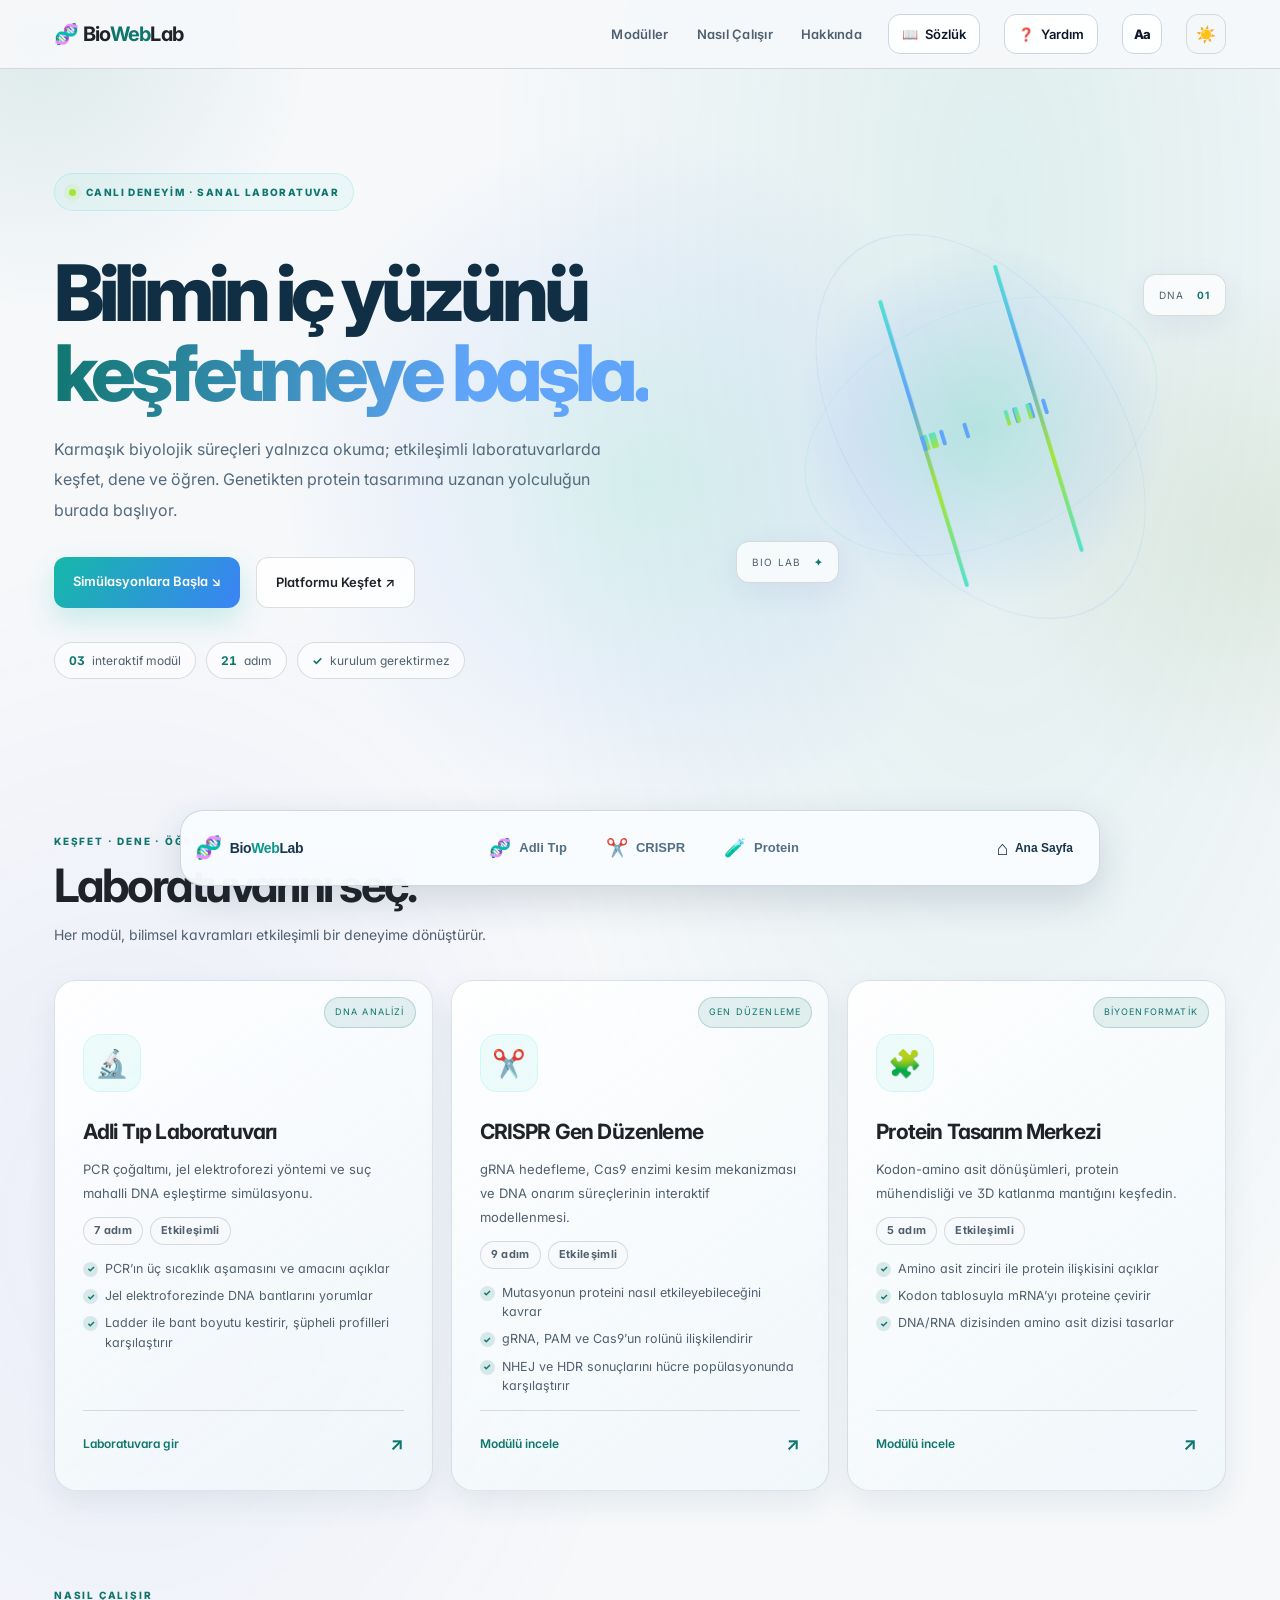
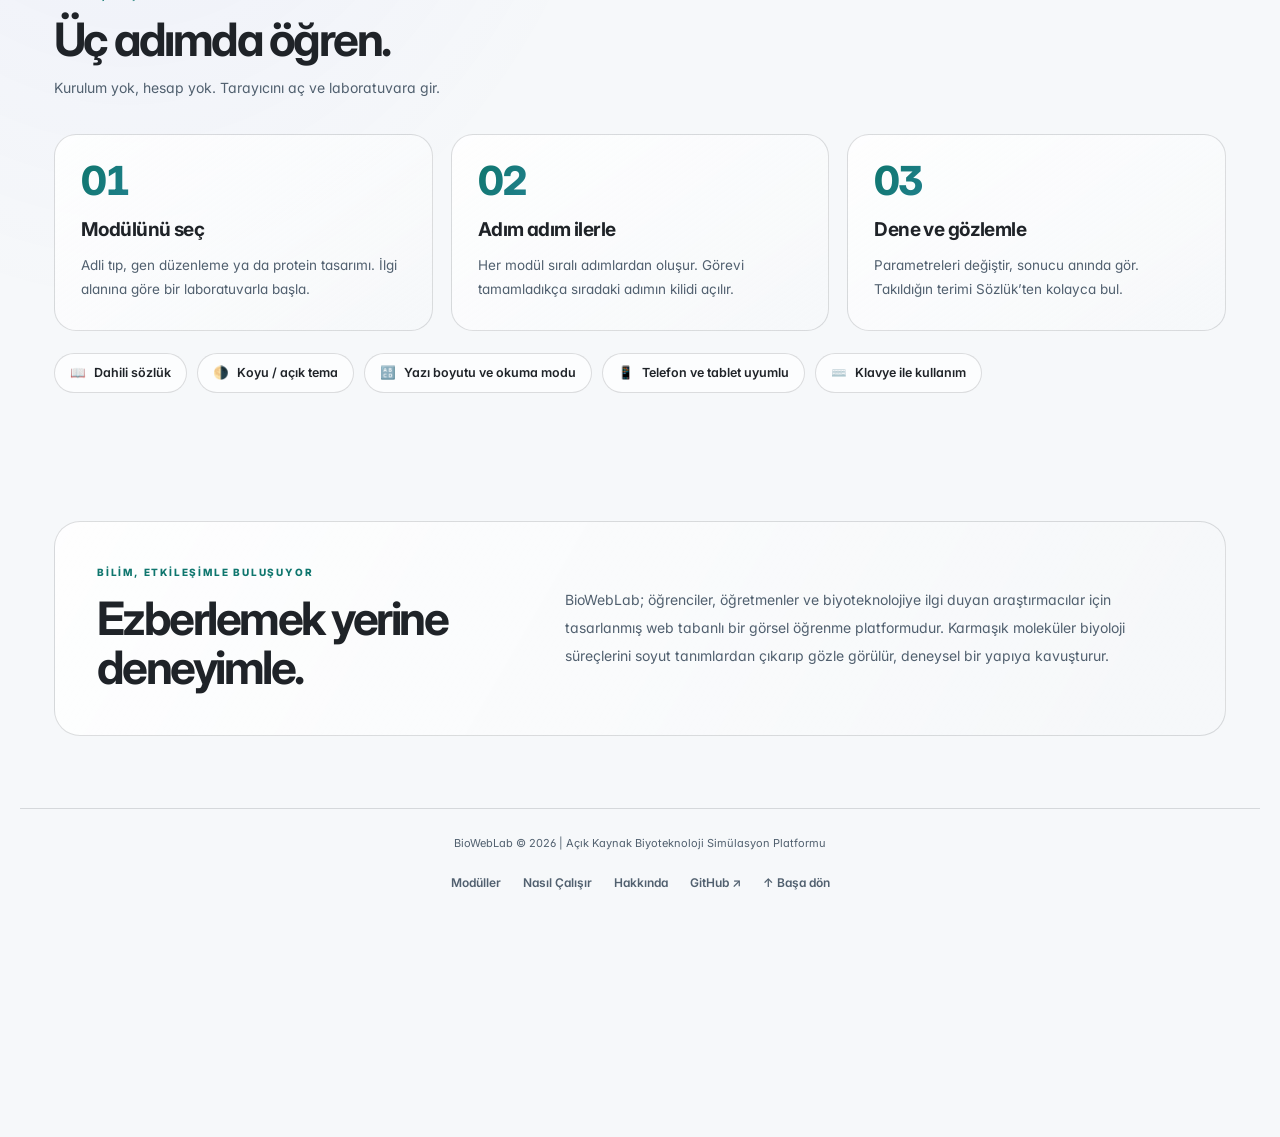
==== index.html @ a26e557b "Add files via upload" ====
<!DOCTYPE html>
<html lang="tr">
<head>
  <meta charset="UTF-8">
  <meta name="viewport" content="width=device-width, initial-scale=1.0">
  <title>BioWebLab | İnteraktif Biyoteknoloji Simülasyonları</title>
  <meta name="description" content="Biyoteknolojiyi ezberlemek yerine deneyimle: PCR ve jel elektroforezi, CRISPR-Cas9 gen düzenleme ve protein tasarımı için etkileşimli sanal laboratuvar simülasyonları.">
  <meta name="theme-color" content="#0d1117">
  <meta property="og:type" content="website">
  <meta property="og:title" content="BioWebLab | İnteraktif Biyoteknoloji Simülasyonları">
  <meta property="og:description" content="Biyoteknolojiyi ezberlemek yerine deneyimle: PCR ve jel elektroforezi, CRISPR-Cas9 gen düzenleme ve protein tasarımı için etkileşimli sanal laboratuvar simülasyonları.">
  <link rel="icon" href="data:image/svg+xml,%3Csvg xmlns='http://www.w3.org/2000/svg' viewBox='0 0 100 100'%3E%3Ctext y='.9em' font-size='90'%3E🧬%3C/text%3E%3C/svg%3E">
  <link rel="stylesheet" href="style.css?v=3">
  <link rel="preconnect" href="https://fonts.googleapis.com">
  <link rel="preconnect" href="https://fonts.gstatic.com" crossorigin>
  <link href="https://fonts.googleapis.com/css2?family=Inter:wght@300;400;600;700&display=swap" rel="stylesheet">
  <link rel="stylesheet" href="pages/modules-nav.css?v=3">
  <link rel="stylesheet" href="pages/ui-tools.css?v=3">
  </head>
<body id="top">

  <!-- Arka Plan Dinamik DNA / Ağ Efekti Süslemesi -->
  <div class="bg-glow bg-glow-1"></div>
  <div class="bg-glow bg-glow-2"></div>

  <!-- Üst Menü / Navbar -->
  <header>
    <nav class="navbar">
      <div class="logo">
        <span class="logo-icon">🧬</span> Bio<span class="highlight">Web</span>Lab
      </div>
      <div class="nav-links">
        <a href="#modules">Modüller</a>
        <a href="#how">Nasıl Çalışır</a>
                <a href="#about">Hakkında</a>
        <button
  id="theme-toggle"
  class="theme-btn"
  type="button"
  aria-label="Açık temaya geç"
  aria-pressed="false"
  title="Açık temaya geç"
>
  🌙
</button>
      </div>
    </nav>

    <!-- Hero Bölümü -->
    <section class="hero hero-showcase">
      <div class="hero-orbit orbit-one" aria-hidden="true"></div>
      <div class="hero-orbit orbit-two" aria-hidden="true"></div>
      <div class="hero-copy">
        <div class="badge"><span class="status-pulse"></span> CANLI DENEYİM · SANAL LABORATUVAR</div>
        <h1>Bilimin iç yüzünü<br><span>keşfetmeye başla.</span></h1>
        <p>Karmaşık biyolojik süreçleri yalnızca okuma; etkileşimli laboratuvarlarda keşfet, dene ve öğren. Genetikten protein tasarımına uzanan yolculuğun burada başlıyor.</p>
        <div class="hero-actions">
          <a href="#modules" class="btn primary-btn">Simülasyonlara Başla <span aria-hidden="true">↘</span></a>
          <a href="#about" class="btn secondary-btn">Platformu Keşfet <span aria-hidden="true">↗</span></a>
        </div>
        <div class="hero-proof"><span><b>03</b> interaktif modül</span><span><b>21</b> adım</span><span><b>✓</b> kurulum gerektirmez</span></div>
      </div>
      <div class="hero-visual" aria-label="Soyut DNA sarmalı animasyonu" role="img">
        <div class="visual-ring ring-a"></div><div class="visual-ring ring-b"></div>
        <div class="dna-helix"><i></i><i></i><i></i><i></i><i></i><i></i><i></i><i></i><i></i><i></i><i></i><i></i></div>
        <div class="floating-chip chip-top">DNA <b>01</b></div>
        <div class="floating-chip chip-bottom">BIO LAB <b>✦</b></div>
      </div>
    </section>
  </header>

  <main>
    <!-- Modüller Bölümü -->
    <section id="modules" class="modules-section">
      <div class="section-title">
        <span class="section-kicker">KEŞFET · DENE · ÖĞREN</span><h2>Laboratuvarını seç.</h2>
        <p>Her modül, bilimsel kavramları etkileşimli bir deneyime dönüştürür.</p>
      </div>

      <div class="grid-container">

        <!-- Modül 1: Adli Tıp -->
        <a href="pages/adli-tip.html" class="module-card" data-module="adli-tip">
          <div class="card-badge">DNA Analizi</div>
          <div class="card-icon">🔬</div>
          <h3>Adli Tıp Laboratuvarı</h3>
          <p>
            PCR çoğaltımı, jel elektroforezi yöntemi ve suç mahalli DNA eşleştirme simülasyonu.
          </p>
          <div class="card-meta"><span class="meta-chip">7 adım</span><span class="meta-chip">Etkileşimli</span></div>
          <ul class="card-outcomes" aria-label="Kazanımlar"><li>PCR’ın üç sıcaklık aşamasını ve amacını açıklar</li><li>Jel elektroforezinde DNA bantlarını yorumlar</li><li>Ladder ile bant boyutu kestirir, şüpheli profilleri karşılaştırır</li></ul>
          <div class="card-progress" hidden><div class="card-progress-bar"><i></i></div><span></span></div>
          <span class="card-link">Laboratuvara gir <b aria-hidden="true">↗</b></span>
        </a>

        <!-- Modül 2: CRISPR -->
        <a href="pages/crispr.html" class="module-card" data-module="crispr">
          <div class="card-badge">Gen Düzenleme</div>
          <div class="card-icon">✂️</div>
          <h3>CRISPR Gen Düzenleme</h3>
          <p>
            gRNA hedefleme, Cas9 enzimi kesim mekanizması ve DNA onarım süreçlerinin interaktif modellenmesi.
          </p>
          <div class="card-meta"><span class="meta-chip">9 adım</span><span class="meta-chip">Etkileşimli</span></div>
          <ul class="card-outcomes" aria-label="Kazanımlar"><li>Mutasyonun proteini nasıl etkileyebileceğini kavrar</li><li>gRNA, PAM ve Cas9’un rolünü ilişkilendirir</li><li>NHEJ ve HDR sonuçlarını hücre popülasyonunda karşılaştırır</li></ul>
          <div class="card-progress" hidden><div class="card-progress-bar"><i></i></div><span></span></div>
          <span class="card-link">Modülü incele <b aria-hidden="true">↗</b></span>
        </a>

        <!-- Modül 3: Protein Tasarımı -->
        <a href="pages/protein.html" class="module-card" data-module="protein">
          <div class="card-badge">Biyoenformatik</div>
          <div class="card-icon">🧩</div>
          <h3>Protein Tasarım Merkezi</h3>
          <p>
            Kodon-amino asit dönüşümleri, protein mühendisliği ve 3D katlanma mantığını keşfedin.
          </p>
          <div class="card-meta"><span class="meta-chip">5 adım</span><span class="meta-chip">Etkileşimli</span></div>
          <ul class="card-outcomes" aria-label="Kazanımlar"><li>Amino asit zinciri ile protein ilişkisini açıklar</li><li>Kodon tablosuyla mRNA’yı proteine çevirir</li><li>DNA/RNA dizisinden amino asit dizisi tasarlar</li></ul>
          <div class="card-progress" hidden><div class="card-progress-bar"><i></i></div><span></span></div>
          <span class="card-link">Modülü incele <b aria-hidden="true">↗</b></span>
        </a>

      </div>
    </section>

    <!-- Nasıl Çalışır -->
    <section id="how" class="how-section">
      <div class="section-title">
        <span class="section-kicker">NASIL ÇALIŞIR</span><h2>Üç adımda öğren.</h2>
        <p>Kurulum yok, hesap yok. Tarayıcını aç ve laboratuvara gir.</p>
      </div>
      <ol class="how-grid">
        <li><span class="how-num">01</span><h3>Modülünü seç</h3><p>Adli tıp, gen düzenleme ya da protein tasarımı. İlgi alanına göre bir laboratuvarla başla.</p></li>
        <li><span class="how-num">02</span><h3>Adım adım ilerle</h3><p>Her modül sıralı adımlardan oluşur. Görevi tamamladıkça sıradaki adımın kilidi açılır.</p></li>
        <li><span class="how-num">03</span><h3>Dene ve gözlemle</h3><p>Parametreleri değiştir, sonucu anında gör. Takıldığın terimi Sözlük’ten kolayca bul.</p></li>
      </ol>
      <ul class="feature-chips" aria-label="Öne çıkan özellikler">
        <li><span aria-hidden="true">📖</span> Dahili sözlük</li>
        <li><span aria-hidden="true">🌗</span> Koyu / açık tema</li>
        <li><span aria-hidden="true">🔠</span> Yazı boyutu ve okuma modu</li>
        <li><span aria-hidden="true">📱</span> Telefon ve tablet uyumlu</li>
        <li><span aria-hidden="true">⌨️</span> Klavye ile kullanım</li>
      </ul>
    </section>

        <!-- Bilgi / Hakkında Bölümü -->
    <section id="about" class="about-section">
      <div class="about-card">
        <span class="section-kicker">BİLİM, ETKİLEŞİMLE BULUŞUYOR</span><h2>Ezberlemek yerine<br>deneyimle.</h2>
        <p>
          BioWebLab; öğrenciler, öğretmenler ve biyoteknolojiye ilgi duyan araştırmacılar için tasarlanmış web tabanlı bir görsel öğrenme platformudur. Karmaşık moleküler biyoloji süreçlerini soyut tanımlardan çıkarıp gözle görülür, deneysel bir yapıya kavuşturur.
        </p>
      </div>
    </section>
  </main>

  <footer>
    <p>BioWebLab &copy; 2026 | Açık Kaynak Biyoteknoloji Simülasyon Platformu</p>
    <nav class="footer-links" aria-label="Alt bağlantılar">
      <a href="#modules">Modüller</a><a href="#how">Nasıl Çalışır</a><a href="#about">Hakkında</a>
      <a href="https://github.com/Bedirhan7171/BioWebLab" target="_blank" rel="noopener">GitHub ↗</a><a href="#top">↑ Başa dön</a>
    </nav>
  </footer>

  <script src="main.js?v=3"></script>
  <script src="pages/modules-nav.js?v=3"></script>
  <script src="pages/ui-tools.js?v=3"></script>
    </body>
</html>
---- style.css ----
:root {
  --bg-color: #0d1117;
  --card-bg: rgba(22, 27, 34, 0.75);
  --text-main: #f0f6fc;
  --text-muted: #8b949e;
  --accent-cyan: #58a6ff;
  --accent-green: #3fb950;
  --border-color: rgba(240, 246, 252, 0.1);
  --shadow: 0 8px 32px 0 rgba(0, 0, 0, 0.37);
  --font-family: 'Inter', -apple-system, BlinkMacSystemFont, sans-serif;
}

[data-theme="light"] {
  --bg-color: #f6f8fa;
  --card-bg: rgba(255, 255, 255, 0.85);
  --text-main: #1f2328;
  --text-muted: #636c76;
  --accent-cyan: #0969da;
  --accent-green: #1a7f37;
  --border-color: rgba(31, 35, 40, 0.15);
  --shadow: 0 8px 32px 0 rgba(31, 38, 135, 0.07);
}

* {
  box-sizing: border-box;
  margin: 0;
  padding: 0;
}

body {
  font-family: var(--font-family);
  background-color: var(--bg-color);
  color: var(--text-main);
  line-height: 1.6;
  transition: background-color 0.3s, color 0.3s;
  overflow-x: hidden;
  position: relative;
}

/* Arka Plan Glow Efektleri */
.bg-glow {
  position: absolute;
  width: 300px;
  height: 300px;
  border-radius: 50%;
  filter: blur(120px);
  z-index: -1;
  opacity: 0.4;
}
.bg-glow-1 {
  top: -50px;
  left: -50px;
  background: var(--accent-cyan);
}
.bg-glow-2 {
  top: 400px;
  right: -50px;
  background: var(--accent-green);
}

/* Header & Nav */
.navbar {
  display: flex;
  justify-content: space-between;
  align-items: center;
  padding: 1.5rem 10%;
  backdrop-filter: blur(10px);
  border-bottom: 1px solid var(--border-color);
  position: sticky;
  top: 0;
  z-index: 100;
}

.logo {
  font-weight: 700;
  font-size: 1.5rem;
  letter-spacing: -0.5px;
}
.logo .highlight {
  color: var(--accent-cyan);
}

.nav-links {
  display: flex;
  align-items: center;
  gap: 1.5rem;
}

.nav-links a {
  color: var(--text-muted);
  text-decoration: none;
  font-weight: 600;
  transition: color 0.2s;
}

.nav-links a:hover {
  color: var(--text-main);
}

.theme-btn {
  background: transparent;
  border: 1px solid var(--border-color);
  color: var(--text-main);
  padding: 0.4rem 0.8rem;
  border-radius: 8px;
  cursor: pointer;
  font-size: 1rem;
  transition: background 0.2s;
}

.theme-btn:hover {
  background: var(--border-color);
}

/* Hero Section */
.hero {
  text-align: center;
  padding: 5rem 1rem 3rem 1rem;
  max-width: 800px;
  margin: 0 auto;
}

.badge {
  display: inline-block;
  padding: 0.3rem 0.9rem;
  font-size: 0.85rem;
  font-weight: 600;
  color: var(--accent-cyan);
  background: rgba(88, 166, 255, 0.1);
  border: 1px solid rgba(88, 166, 255, 0.2);
  border-radius: 20px;
  margin-bottom: 1rem;
}

.hero h1 {
  font-size: 2.8rem;
  line-height: 1.2;
  margin-bottom: 1rem;
}

.hero p {
  color: var(--text-muted);
  font-size: 1.15rem;
  margin-bottom: 2rem;
}

.hero-actions {
  display: flex;
  justify-content: center;
  gap: 1rem;
}

.btn {
  padding: 0.8rem 1.6rem;
  border-radius: 8px;
  text-decoration: none;
  font-weight: 600;
  transition: all 0.2s;
}

.primary-btn {
  background-color: var(--accent-cyan);
  color: #fff;
}
.primary-btn:hover {
  opacity: 0.9;
  transform: translateY(-2px);
}

.secondary-btn {
  border: 1px solid var(--border-color);
  color: var(--text-main);
}
.secondary-btn:hover {
  background-color: var(--border-color);
}

/* Modüller Bölümü */
.modules-section {
  padding: 4rem 10%;
}

.section-title {
  text-align: center;
  margin-bottom: 3rem;
}

.section-title h2 {
  font-size: 2rem;
  margin-bottom: 0.5rem;
}

.section-title p {
  color: var(--text-muted);
}

.grid-container {
  display: grid;
  grid-template-columns: repeat(auto-fit, minmax(280px, 1fr));
  gap: 2rem;
}

.module-card {
  background: var(--card-bg);
  border: 1px solid var(--border-color);
  border-radius: 12px;
  padding: 2rem;
  text-decoration: none;
  color: inherit;
  box-shadow: var(--shadow);
  backdrop-filter: blur(8px);
  transition: transform 0.3s, border-color 0.3s;
  position: relative;
  display: flex;
  flex-direction: column;
}

.module-card:hover {
  transform: translateY(-5px);
  border-color: var(--accent-cyan);
}

.card-badge {
  position: absolute;
  top: 1rem;
  right: 1rem;
  font-size: 0.75rem;
  color: var(--accent-green);
  background: rgba(63, 185, 80, 0.1);
  padding: 0.2rem 0.5rem;
  border-radius: 4px;
}

.card-icon {
  font-size: 2.5rem;
  margin-bottom: 1rem;
}

.module-card h3 {
  font-size: 1.3rem;
  margin-bottom: 0.5rem;
}

.module-card p {
  color: var(--text-muted);
  font-size: 0.95rem;
  margin-bottom: 1.5rem;
  flex-grow: 1;
}

.card-link {
  color: var(--accent-cyan);
  font-weight: 600;
  font-size: 0.9rem;
}

/* Hakkında */
.about-section {
  padding: 2rem 10% 5rem 10%;
}

.about-card {
  background: var(--card-bg);
  border: 1px solid var(--border-color);
  border-radius: 12px;
  padding: 2.5rem;
  text-align: center;
  max-width: 800px;
  margin: 0 auto;
}

.about-card h2 {
  margin-bottom: 1rem;
}

.about-card p {
  color: var(--text-muted);
}

/* Footer */
footer {
  text-align: center;
  padding: 2rem;
  border-top: 1px solid var(--border-color);
  color: var(--text-muted);
  font-size: 0.9rem;
}

/* Erişilebilir klavye odağı */
:where(a, button, input, select, textarea, [tabindex]):focus-visible {
  outline: 3px solid var(--accent-cyan);
  outline-offset: 4px;
}

/* Animasyonları daha kontrollü kullan */
.module-card,
.btn,
.theme-btn {
  -webkit-tap-highlight-color: transparent;
}

/* Küçük ekranlar */
@media (max-width: 700px) {
  .navbar {
    padding: 1rem 5%;
    gap: 1rem;
    flex-wrap: wrap;
  }

  .nav-links {
    gap: 1rem;
    flex-wrap: wrap;
  }

  .hero {
    padding: 3.5rem 5% 2rem;
  }

  .hero h1 {
    font-size: clamp(2rem, 7vw, 2.8rem);
  }

  .hero p {
    font-size: 1rem;
  }

  .hero-actions {
    flex-wrap: wrap;
  }

  .modules-section {
    padding: 3rem 5%;
  }

  .grid-container {
    grid-template-columns: minmax(0, 1fr);
    gap: 1.25rem;
  }

  .about-section {
    padding: 1rem 5% 3rem;
  }

  .about-card {
    padding: 1.5rem;
  }
}

/* Kullanıcının hareket azaltma tercihi */
@media (prefers-reduced-motion: reduce) {
  *,
  *::before,
  *::after {
    scroll-behavior: auto !important;
    animation-duration: 0.01ms !important;
    animation-iteration-count: 1 !important;
    transition-duration: 0.01ms !important;
  }
}


/* Ana sayfa: biyoteknoloji laboratuvarı görsel dili */
html { scroll-behavior:smooth; }
body { overflow-x:hidden; }
.bg-glow { filter:blur(90px); opacity:.48; animation: glowDrift 12s ease-in-out infinite alternate; }
.bg-glow-2 { animation-delay:-5s; }
.navbar { position:relative; z-index:2; backdrop-filter:blur(14px); }
.logo { letter-spacing:-.7px; }
.hero { position:relative; isolation:isolate; }
.hero::before {
  content:""; position:absolute; z-index:-1; width:min(68vw,720px); aspect-ratio:1;
  left:50%; top:8%; transform:translateX(-50%);
  background:radial-gradient(circle,rgba(20,184,166,.16),rgba(59,130,246,.08) 42%,transparent 70%);
  pointer-events:none; animation: heroPulse 7s ease-in-out infinite;
}
.badge { animation: badgeFloat 4s ease-in-out infinite; }
.hero h1 { text-wrap:balance; letter-spacing:-1.7px; }
.hero p { max-width:760px; margin-inline:auto; line-height:1.85; }
.btn { transition:transform .22s ease, box-shadow .22s ease, border-color .22s ease; }
.btn:hover { transform:translateY(-3px); }
.module-card {
  position:relative; overflow:hidden; isolation:isolate;
  transition:transform .28s ease, box-shadow .28s ease, border-color .28s ease;
  animation: cardRise .7s both;
}
.module-card:nth-child(2) { animation-delay:.12s; }
.module-card:nth-child(3) { animation-delay:.24s; }
.module-card::before {
  content:""; position:absolute; z-index:-1; inset:-1px;
  background:linear-gradient(120deg,transparent 15%,rgba(45,212,191,.11),transparent 70%);
  transform:translateX(-110%); transition:transform .65s ease;
}
.module-card:hover { transform:translateY(-8px); box-shadow:0 22px 50px rgba(0,0,0,.16); }
.module-card:hover::before { transform:translateX(110%); }
.card-icon { transition:transform .35s ease; }
.module-card:hover .card-icon { transform:translateY(-3px) rotate(-5deg) scale(1.08); }
.section-title h2, .about-card h2 { letter-spacing:-.7px; }
.about-card { backdrop-filter:blur(12px); }
:root[data-theme="light"] .hero h1 { color:#12364e; }
:root[data-theme="light"] .hero p { color:#425c70; }
:root[data-theme="light"] .module-card { box-shadow:0 12px 30px rgba(27,66,91,.08); }
:root[data-theme="light"] .module-card:hover { box-shadow:0 22px 45px rgba(27,66,91,.16); }
:root[data-theme="light"] .bg-glow { opacity:.24; }
@keyframes glowDrift { from { transform:translate3d(-2%,0,0) scale(.96); } to { transform:translate3d(3%,4%,0) scale(1.08); } }
@keyframes heroPulse { 0%,100% { opacity:.55; transform:translateX(-50%) scale(.94); } 50% { opacity:1; transform:translateX(-50%) scale(1.06); } }
@keyframes badgeFloat { 0%,100% { transform:translateY(0); } 50% { transform:translateY(-4px); } }
@keyframes cardRise { from { opacity:0; translate:0 16px; } to { opacity:1; translate:0 0; } }
@media(prefers-reduced-motion:reduce) {
  .bg-glow,.hero::before,.badge,.module-card { animation:none !important; }
  .module-card,.btn { transition:none !important; }
}


/* ── BioWebLab / editorial lab redesign ── */
:root { --accent-cyan:#54e1d2; --accent-green:#a3e635; }
body { background:radial-gradient(ellipse at 78% 8%,rgba(18,110,128,.18),transparent 35%),radial-gradient(ellipse at 10% 45%,rgba(80,65,150,.15),transparent 32%),var(--bg-color); }
header { max-width:1240px; margin:0 auto; padding:0 34px; }
.navbar { max-width:none; padding:26px 0; border-bottom:1px solid var(--border-color); }
.logo { font-size:20px; }
.nav-links a { font-size:13px; letter-spacing:.02em; }
.hero.hero-showcase { min-height:590px; display:grid; grid-template-columns:minmax(0,1.05fr) minmax(300px,.95fr); align-items:center; gap:30px; padding:74px 0 82px; position:relative; isolation:isolate; }
.hero-copy { position:relative; z-index:2; text-align:left; max-width:650px; }
.hero .badge { display:inline-flex; align-items:center; gap:10px; padding:10px 14px; border:1px solid rgba(84,225,210,.25); background:rgba(84,225,210,.07); color:var(--accent-cyan); border-radius:999px; font-size:10px; letter-spacing:.14em; font-weight:800; }
.status-pulse { width:7px;height:7px;border-radius:50%;background:#a3e635;box-shadow:0 0 0 5px rgba(163,230,53,.12); animation:statusPulse 2s infinite; }
.hero h1 { max-width:720px; margin:26px 0 22px; font-size:clamp(42px,6.1vw,78px); line-height:1.02; font-weight:800; letter-spacing:-.065em; }
.hero h1 span { color:var(--accent-cyan); }
.hero p { max-width:590px; margin:0; font-size:16px; line-height:1.9; color:var(--text-muted); }
.hero-actions { justify-content:flex-start; margin-top:32px; }
.btn { border-radius:12px; padding:14px 19px; font-size:13px; }
.primary-btn { background:linear-gradient(120deg,#16b8a8,#3b82f6); box-shadow:0 12px 28px rgba(20,184,166,.2); }
.secondary-btn { border:1px solid var(--border-color); background:var(--card-bg); }
.hero-visual { position:relative; width:min(100%,490px); aspect-ratio:1; justify-self:end; display:grid; place-items:center; isolation:isolate; }
.hero-visual::before { content:""; position:absolute; inset:12%; border-radius:50%; background:radial-gradient(circle,rgba(20,184,166,.22),rgba(59,130,246,.08) 48%,transparent 70%); filter:blur(12px); animation:visualGlow 5s ease-in-out infinite alternate; }
.visual-ring { position:absolute; width:76%; aspect-ratio:1; border:1px solid rgba(84,225,210,.2); border-radius:50%; transform:rotate(-24deg) scaleY(.62); }
.ring-a { animation:orbitSpin 24s linear infinite; }
.ring-b { width:88%; border-color:rgba(96,165,250,.2); transform:rotate(55deg) scaleY(.62); animation:orbitSpin 32s linear infinite reverse; }
.dna-helix { width:180px; height:300px; position:relative; display:flex; align-items:center; justify-content:space-around; transform:rotate(-17deg); filter:drop-shadow(0 0 18px rgba(84,225,210,.2)); }
.dna-helix::before,.dna-helix::after { content:""; position:absolute; top:0; bottom:0; width:4px; border-radius:99px; background:linear-gradient(180deg,#54e1d2,#60a5fa,#a3e635,#54e1d2); animation:helixWave 2.8s ease-in-out infinite alternate; }
.dna-helix::before { left:28px; }.dna-helix::after { right:28px; animation-delay:-1.4s; }
.dna-helix i { position:relative; z-index:1; width:4px; height:16px; border-radius:9px; background:linear-gradient(180deg,#54e1d2,#a3e635); transform:translateX(calc(sin(var(--n, 1)) * 30px)); animation:rungWave 2.8s ease-in-out infinite alternate; }
.dna-helix i:nth-child(2n) { background:#60a5fa; animation-delay:-.7s; }
.dna-helix i:nth-child(1) { --n:1; }.dna-helix i:nth-child(2) { --n:2; }.dna-helix i:nth-child(3) { --n:3; }.dna-helix i:nth-child(4) { --n:4; }.dna-helix i:nth-child(5) { --n:5; }.dna-helix i:nth-child(6) { --n:6; }.dna-helix i:nth-child(7) { --n:7; }.dna-helix i:nth-child(8) { --n:8; }.dna-helix i:nth-child(9) { --n:9; }.dna-helix i:nth-child(10) { --n:10; }.dna-helix i:nth-child(11) { --n:11; }.dna-helix i:nth-child(12) { --n:12; }
.floating-chip { position:absolute; z-index:2; padding:12px 15px; border:1px solid var(--border-color); border-radius:13px; background:color-mix(in srgb,var(--card-bg) 86%,transparent); box-shadow:var(--shadow); backdrop-filter:blur(12px); color:var(--text-muted); font-size:10px; letter-spacing:.12em; animation:chipFloat 5s ease-in-out infinite; }
.floating-chip b { color:var(--accent-cyan); margin-left:8px; }.chip-top { top:19%; right:0; }.chip-bottom { bottom:18%; left:0; animation-delay:-2.5s; }
.modules-section,.about-section { max-width:1240px; margin:0 auto; padding:72px 34px; }
.section-title { margin-bottom:34px; text-align:left; }.section-kicker { display:block; color:var(--accent-cyan); font-size:10px; letter-spacing:.18em; font-weight:800; margin-bottom:12px; }
.section-title h2,.about-card h2 { font-size:clamp(30px,4vw,46px); letter-spacing:-.055em; line-height:1.08; }
.section-title p { margin-top:13px; color:var(--text-muted); font-size:14px; }
.grid-container { gap:18px; }
.module-card { min-height:300px; padding:28px; border-radius:22px; border:1px solid var(--border-color); background:linear-gradient(145deg,var(--card-bg),color-mix(in srgb,var(--bg-color) 55%,transparent)); }
.card-badge { border-radius:999px; padding:7px 10px; font-size:9px; letter-spacing:.13em; text-transform:uppercase; }
.card-icon { width:58px; height:58px; display:grid; place-items:center; margin:25px 0 23px; border-radius:17px; background:rgba(84,225,210,.09); border:1px solid rgba(84,225,210,.17); font-size:27px; }
.module-card h3 { font-size:21px; letter-spacing:-.04em; }.module-card p { font-size:13px; line-height:1.85; color:var(--text-muted); }
.card-link { display:flex; justify-content:space-between; align-items:center; margin-top:24px; padding-top:16px; border-top:1px solid var(--border-color); font-size:12px; color:var(--accent-cyan); }
.card-link b { font-size:18px; transition:transform .2s; }.module-card:hover .card-link b { transform:translate(3px,-3px); }
.about-card { display:grid; grid-template-columns:.75fr 1.25fr; align-items:center; gap:48px; padding:42px; border:1px solid var(--border-color); border-radius:26px; background:linear-gradient(120deg,var(--card-bg),transparent); }
.about-card h2 { margin:0; }.about-card p { color:var(--text-muted); font-size:14px; line-height:2; }
footer { max-width:1240px; margin:0 auto; padding:26px 34px 125px; border-top:1px solid var(--border-color); }
footer p { display:flex; flex-wrap:wrap; justify-content:space-between; gap:10px; color:var(--text-muted); font-size:11px; }.footer-mark { color:var(--text-main); font-weight:800; }
:root[data-theme="light"] body { background:radial-gradient(ellipse at 78% 8%,rgba(13,148,136,.10),transparent 36%),radial-gradient(ellipse at 10% 45%,rgba(99,102,241,.07),transparent 32%),var(--bg-color); }
:root[data-theme="light"] .hero h1 { color:#102f45; }.hero h1 span { color:#0d9488; }
:root[data-theme="light"] .hero p { color:#536a7c; }
:root[data-theme="light"] .module-card { background:linear-gradient(145deg,rgba(255,255,255,.92),rgba(238,246,250,.75)); border-color:rgba(48,85,110,.15); }
@keyframes statusPulse { 0%,100% { box-shadow:0 0 0 4px rgba(163,230,53,.10); } 50% { box-shadow:0 0 0 8px rgba(163,230,53,.02); } }
@keyframes orbitSpin { to { rotate:360deg; } }
@keyframes visualGlow { from { opacity:.55;scale:.92; } to { opacity:1;scale:1.06; } }
@keyframes helixWave { from { transform:scaleY(.85);opacity:.65; } to { transform:scaleY(1.08);opacity:1; } }
@keyframes rungWave { from { transform:scaleX(.7) translateY(-5px); } to { transform:scaleX(1.7) translateY(5px); } }
@keyframes chipFloat { 0%,100% { translate:0 0; } 50% { translate:0 -9px; } }
@media(max-width:800px) {
 .hero.hero-showcase { grid-template-columns:1fr; padding:58px 0 48px; gap:8px; }
 .hero-copy { text-align:left; }.hero-visual { justify-self:center; width:min(88%,380px); margin-top:12px; }
 .modules-section,.about-section { padding:52px 20px; }.about-card { grid-template-columns:1fr; gap:18px; padding:28px; }
 header { padding:0 20px; }.navbar { padding:20px 0; }.section-title { text-align:left; }
}
@media(max-width:520px) {
 .hero h1 { font-size:clamp(40px,12vw,58px); }.hero p { font-size:14px; }
 .hero-actions { flex-wrap:wrap; }.module-card { min-height:0; padding:23px; }
 .grid-container { grid-template-columns:1fr; }.hero-visual { width:min(100%,330px); }
 .floating-chip { padding:9px 11px; }.chip-top { right:1%; }.chip-bottom { left:1%; }
}
@media(prefers-reduced-motion:reduce) {
 .status-pulse,.ring-a,.ring-b,.hero-visual::before,.dna-helix::before,.dna-helix::after,.dna-helix i,.floating-chip { animation:none!important; }
}


/* ══ BioWebLab · ana sayfa cilası (kontrast, gezinme, kart etkileşimi) ══ */

/* Açık temada nane yeşili vurgu beyaz zeminde okunmuyordu: koyu tonlara geç */
:root[data-theme="light"] {
  --accent-cyan: #0f766e;
  --accent-green: #4d7c0f;
  --text-muted: #51606f;
}
:root[data-theme="light"] .primary-btn { color: #fff; }

html { scroll-padding-top: 84px; }
body { font-feature-settings: "cv11", "ss01"; -webkit-font-smoothing: antialiased; }

/* Yapışkan, buzlu cam menü: sayfa boyunca erişilebilir */
header { display: contents; }
.navbar {
  position: sticky; top: 0; z-index: 100;
  padding: 14px max(20px, calc((100vw - 1240px) / 2 + 34px));
  background: color-mix(in srgb, var(--bg-color) 78%, transparent);
  -webkit-backdrop-filter: blur(16px) saturate(140%);
  backdrop-filter: blur(16px) saturate(140%);
}
.nav-links a { position: relative; padding: 6px 2px; }
.nav-links a:not(.btn)::after {
  content: ""; position: absolute; left: 0; right: 0; bottom: 0; height: 2px;
  background: var(--accent-cyan); border-radius: 2px;
  transform: scaleX(0); transform-origin: left; transition: transform .25s ease;
}
.nav-links a:hover::after { transform: scaleX(1); }
.theme-btn { width: 40px; height: 40px; display: inline-grid; place-items: center; padding: 0; border-radius: 12px; }
.theme-btn:hover { transform: rotate(-12deg) scale(1.06); }

/* Hero: tam genişlik, daha net hiyerarşi */
.hero.hero-showcase { max-width: 1240px; width: 100%; margin: 0 auto; padding-inline: 34px; }
.hero h1 span {
  background: linear-gradient(100deg, var(--accent-cyan), #60a5fa 70%);
  -webkit-background-clip: text; background-clip: text;
  -webkit-text-fill-color: transparent; color: transparent;
}
.hero-proof { display: flex; flex-wrap: wrap; gap: 10px; margin-top: 34px; }
.hero-proof span {
  padding: 8px 14px; font-size: 12px; color: var(--text-muted);
  border: 1px solid var(--border-color); border-radius: 999px;
  background: color-mix(in srgb, var(--card-bg) 70%, transparent);
}
.hero-proof b { color: var(--accent-cyan); margin-right: 4px; font-variant-numeric: tabular-nums; }

/* Modül kartları: tüm kart tıklanabilir, odak ve hover net */
.module-card { cursor: pointer; }
.module-card:hover { border-color: color-mix(in srgb, var(--accent-cyan) 55%, var(--border-color)); }
.module-card:hover h3 { color: var(--accent-cyan); }
.module-card h3 { transition: color .2s ease; }
.module-card:active { transform: translateY(-3px) scale(.995); }
.module-card:focus-visible { outline-offset: 4px; border-radius: 22px; }
.card-badge { color: var(--accent-cyan); background: color-mix(in srgb, var(--accent-cyan) 10%, transparent); border: 1px solid color-mix(in srgb, var(--accent-cyan) 22%, transparent); }
.card-icon { box-shadow: inset 0 1px 0 rgba(255,255,255,.08); }

/* Bölümler kaydırdıkça yumuşakça belirir (destekleyen tarayıcılarda) */
@supports (animation-timeline: view()) {
  .section-title, .about-card {
    animation: homeReveal linear both;
    animation-timeline: view();
    animation-range: entry 0% entry 35%;
  }
  @keyframes homeReveal { from { opacity: 0; translate: 0 22px; } to { opacity: 1; translate: 0 0; } }
}

/* Alt bilgi: dock ile çakışmasın, ortalı ve sakin */
footer p { justify-content: center; text-align: center; }

@media (max-width: 800px) {
  .navbar { padding: 12px 20px; }
  .hero.hero-showcase { padding-inline: 20px; }
  .hero-proof { margin-top: 26px; }
}
@media (prefers-reduced-motion: reduce) {
  .section-title, .about-card { animation: none !important; }
  .nav-links a::after, .theme-btn { transition: none !important; }
}

/* Yatay taşmayı engelle (arka plan ışımaları sağa taşıyordu); sticky'yi bozmaz */
body { overflow-x: clip; }

/* Hakkında kartı: kicker + başlık solda, metin sağda (3 çocuklu ızgara düzeltmesi) */
.about-card { max-width: none; text-align: left; grid-template-columns: minmax(0,.8fr) minmax(0,1.2fr); column-gap: 56px; row-gap: 0; align-items: center; }
.about-card .section-kicker { grid-column: 1; grid-row: 1; align-self: end; margin-bottom: 14px; }
.about-card h2 { grid-column: 1; grid-row: 2; align-self: start; text-align: left; }
.about-card p { grid-column: 2; grid-row: 1 / span 2; }
@media (max-width: 800px) {
  .about-card .section-kicker, .about-card h2, .about-card p { grid-column: 1; grid-row: auto; }
  .about-card .section-kicker { margin-bottom: 8px; }
  .about-card p { margin-top: 14px; }
}

/* Kartların alt bağlantı satırları aynı hizada */
.card-link { min-height: 52px; box-sizing: border-box; }
.module-card p { margin-bottom: 8px; }


/* ══ BioWebLab · jüri / kullanıcı odaklı ana sayfa eklemeleri ══ */

/* Kart: meta, kazanımlar, ilerleme */
.card-meta { display: flex; flex-wrap: wrap; gap: 7px; margin: 4px 0 14px; }
.meta-chip {
  padding: 4px 10px; font-size: 11px; font-weight: 700; letter-spacing: .03em;
  color: var(--text-muted); border: 1px solid var(--border-color); border-radius: 999px;
  background: color-mix(in srgb, var(--bg-color) 40%, transparent);
}
.card-outcomes { list-style: none; display: grid; gap: 8px; margin: 0 0 14px; padding: 0; }
.card-outcomes li { position: relative; padding-left: 22px; font-size: 12.5px; line-height: 1.55; color: var(--text-muted); }
.card-outcomes li::before {
  content: "✓"; position: absolute; left: 0; top: 0; width: 15px; height: 15px; display: grid; place-items: center;
  font-size: 9px; font-weight: 800; color: var(--accent-cyan); border-radius: 50%;
  background: color-mix(in srgb, var(--accent-cyan) 14%, transparent); margin-top: 3px;
}
.card-progress { display: grid; gap: 6px; margin: 0 0 6px; }
.card-progress[hidden] { display: none; }
.card-progress-bar { height: 6px; border-radius: 999px; overflow: hidden; background: var(--border-color); }
.card-progress-bar i { display: block; height: 100%; width: 0; border-radius: 999px; background: linear-gradient(90deg, #14b8a6, #3b82f6); transition: width .6s ease; }
.card-progress span { font-size: 11.5px; font-weight: 600; color: var(--accent-cyan); }
.module-card p { flex-grow: 0; }
.module-card .card-link { margin-top: auto; }

/* Nasıl çalışır */
.how-section { max-width: 1240px; margin: 0 auto; padding: 24px 34px 56px; }
.how-grid { list-style: none; display: grid; grid-template-columns: repeat(3, minmax(0, 1fr)); gap: 18px; margin: 0; padding: 0; counter-reset: how; }
.how-grid li {
  position: relative; padding: 26px 26px 28px; border: 1px solid var(--border-color); border-radius: 22px;
  background: linear-gradient(145deg, var(--card-bg), color-mix(in srgb, var(--bg-color) 55%, transparent));
}
.how-num {
  display: block; margin-bottom: 14px; font-size: 40px; font-weight: 800; letter-spacing: -.05em; line-height: 1;
  background: linear-gradient(120deg, var(--accent-cyan), #60a5fa); -webkit-background-clip: text; background-clip: text;
  -webkit-text-fill-color: transparent; color: transparent; font-variant-numeric: tabular-nums;
}
.how-grid h3 { font-size: 19px; letter-spacing: -.03em; margin-bottom: 8px; }
.how-grid p { font-size: 13.5px; line-height: 1.8; color: var(--text-muted); }
.feature-chips { list-style: none; display: flex; flex-wrap: wrap; gap: 10px; margin: 22px 0 0; padding: 0; }
.feature-chips li {
  display: inline-flex; align-items: center; gap: 8px; padding: 9px 15px; font-size: 12.5px; font-weight: 600;
  border: 1px solid var(--border-color); border-radius: 999px; color: var(--text-main);
  background: color-mix(in srgb, var(--card-bg) 80%, transparent);
}

/* Alt bilgi bağlantıları */
.footer-links { display: flex; flex-wrap: wrap; justify-content: center; gap: 6px 22px; margin-top: 16px; }
.footer-links a { font-size: 12px; font-weight: 600; color: var(--text-muted); text-decoration: none; padding: 4px 0; transition: color .2s; }
.footer-links a:hover { color: var(--accent-cyan); }

@media (max-width: 800px) {
  .how-section { padding: 12px 20px 40px; }
  .how-grid { grid-template-columns: 1fr; }
}


/* ==========================================================================
   Performans: ana sayfa animasyonlarını hafiflet
   - Büyük blur filtreli ve sürekli animasyonlu ışımalar sabit gradyana çevrildi
   - drop-shadow / backdrop-filter gibi her karede yeniden boyanan efektler kaldırıldı
   - Kaydırmaya bağlı animasyon kaldırıldı
   - Hero animasyonları ekran dışındayken ve sekme gizliyken duraklar (main.js)
   ========================================================================== */
.bg-glow { filter: none !important; animation: none !important; width: 560px; height: 560px; opacity: .5; }
.bg-glow-1 { top: -240px; left: -240px; background: radial-gradient(circle, color-mix(in srgb, var(--accent-cyan) 45%, transparent), transparent 68%); }
.bg-glow-2 { top: 260px; right: -260px; background: radial-gradient(circle, color-mix(in srgb, var(--accent-green) 40%, transparent), transparent 68%); }
.hero::before { animation: none !important; opacity: .8; }
.hero-visual::before { filter: none !important; animation: none !important; }
.dna-helix { filter: none !important; }
.dna-helix::before, .dna-helix::after, .dna-helix i, .visual-ring, .floating-chip { will-change: transform; }
.navbar { -webkit-backdrop-filter: none !important; backdrop-filter: none !important; background: color-mix(in srgb, var(--bg-color) 94%, transparent); }
.floating-chip, .about-card, .module-card { -webkit-backdrop-filter: none !important; backdrop-filter: none !important; }
.section-title, .about-card { animation: none !important; animation-timeline: auto !important; }
html { scroll-behavior: smooth; }
.hero-paused .hero-visual,
.hero-paused .hero-visual *,
.hero-paused .hero-visual::before,
.hero-paused .hero-visual *::before,
.hero-paused .hero-visual *::after,
.hero-paused .badge,
.hero-paused .status-pulse { animation-play-state: paused !important; }
---- pages/modules-nav.css ----
:root {
  --module-dock-bg: rgba(7, 17, 34, .88);
  --module-dock-border: rgba(125, 211, 252, .22);
  --module-dock-text: #dbeafe;
  --module-dock-muted: #9bb3ca;
  --module-dock-accent: #38d9d0;
}
.module-dock {
  position: fixed;
  z-index: 9000;
  left: 50%;
  bottom: max(14px, env(safe-area-inset-bottom));
  transform: translateX(-50%);
  width: min(920px, calc(100vw - 32px));
  min-height: 76px;
  display: flex;
  align-items: center;
  justify-content: space-between;
  gap: 18px;
  padding: 10px 14px;
  border: 1px solid var(--module-dock-border);
  border-radius: 23px;
  color: var(--module-dock-text);
  background: var(--module-dock-bg);
  box-shadow: 0 14px 42px rgba(0,0,0,.28), inset 0 1px 0 rgba(255,255,255,.08);
  -webkit-backdrop-filter: blur(22px) saturate(145%);
  backdrop-filter: blur(22px) saturate(145%);
  animation: moduleDockIn .42s cubic-bezier(.2,.8,.2,1) both;
}
.module-dock-brand, .module-dock-home, .module-dock-link {
  color: inherit;
  text-decoration: none;
  -webkit-tap-highlight-color: transparent;
}
.module-dock-brand {
  display: inline-flex;
  align-items: center;
  gap: 8px;
  flex: 0 0 auto;
  font: 800 14px/1 Arial, sans-serif;
  letter-spacing: -.35px;
  white-space: nowrap;
}
.module-dock-brand > span:last-child > span { color: var(--module-dock-accent); }
.module-dock-brand-icon { font-size: 22px; }
.module-dock-links {
  display: flex;
  align-items: center;
  justify-content: center;
  gap: 7px;
  min-width: 0;
}
.module-dock-link {
  position: relative;
  min-height: 48px;
  display: inline-flex;
  align-items: center;
  justify-content: center;
  gap: 8px;
  padding: 0 15px;
  border: 1px solid transparent;
  border-radius: 15px;
  color: var(--module-dock-muted);
  font: 700 13px/1.15 Arial, sans-serif;
  white-space: nowrap;
  transition: color .2s ease, background .2s ease, border-color .2s ease, transform .2s ease;
}
.module-dock-link:hover {
  color: #fff;
  background: rgba(255,255,255,.08);
  transform: translateY(-2px);
}
.module-dock-link.is-active {
  color: #f0ffff;
  background: linear-gradient(135deg, rgba(20,184,166,.24), rgba(59,130,246,.20));
  border-color: rgba(45,212,191,.42);
  box-shadow: inset 0 1px 0 rgba(255,255,255,.09), 0 5px 18px rgba(20,184,166,.12);
}
.module-dock-icon { font-size: 18px; line-height: 1; }
.module-dock-dot {
  position: absolute;
  width: 5px;
  height: 5px;
  bottom: 5px;
  left: 50%;
  border-radius: 50%;
  background: #5eead4;
  box-shadow: 0 0 9px #5eead4;
  transform: translateX(-50%);
}
.module-dock-home {
  display: inline-flex;
  align-items: center;
  gap: 6px;
  flex: 0 0 auto;
  padding: 10px 12px;
  border-radius: 13px;
  color: var(--module-dock-muted);
  font: 700 12px Arial, sans-serif;
  white-space: nowrap;
  transition: .2s ease;
}
.module-dock-home > span:first-child { font-size: 20px; line-height: 12px; }
.module-dock-home:hover { color: #fff; background: rgba(255,255,255,.08); }
.module-dock-spacer { height: 116px; width: 100%; pointer-events: none; }
body.module-leaving { opacity: .72; transition: opacity .13s ease; }
@keyframes moduleDockIn {
  from { opacity: 0; transform: translate(-50%, 18px); }
  to { opacity: 1; transform: translate(-50%, 0); }
}
@media (max-width: 680px) {
  .module-dock {
    width: calc(100vw - 20px);
    min-height: 68px;
    bottom: max(9px, env(safe-area-inset-bottom));
    padding: 8px;
    gap: 6px;
    border-radius: 20px;
  }
  .module-dock-brand { display: none; }
  .module-dock-links { flex: 1; gap: 5px; }
  .module-dock-link {
    flex: 1 1 0;
    min-width: 0;
    min-height: 48px;
    flex-direction: column;
    gap: 4px;
    padding: 5px 3px;
    border-radius: 13px;
    font-size: 11px;
  }
  .module-dock-icon { font-size: 18px; }
  .module-dock-home {
    flex-direction: column;
    gap: 3px;
    padding: 5px 7px;
    font-size: 10px;
  }
  .module-dock-home > span:first-child { font-size: 19px; }
  .module-dock-spacer { height: 100px; }
}
@media (max-width: 360px) {
  .module-dock-link { font-size: 10px; }
  .module-dock-home { padding-inline: 4px; }
}
@media (prefers-reduced-motion: reduce) {
  .module-dock { animation: none; }
  .module-dock-link, body.module-leaving { transition: none; }
}

/* Tema değişince dock da anında uyum sağlar */
:root[data-theme="light"] {
  --module-dock-bg: rgba(250,253,255,.92);
  --module-dock-border: rgba(100,130,155,.28);
  --module-dock-text: #18334b;
  --module-dock-muted: #587087;
  --module-dock-accent: #0d9488;
}
:root[data-theme="light"] .module-dock {
  box-shadow: 0 14px 38px rgba(33,65,92,.16), inset 0 1px 0 rgba(255,255,255,.95);
}
:root[data-theme="light"] .module-dock-link:hover,
:root[data-theme="light"] .module-dock-home:hover {
  color:#15324a;
  background:rgba(15,118,110,.09);
}
:root[data-theme="light"] .module-dock-link.is-active {
  color:#075b61;
  background:linear-gradient(135deg,rgba(20,184,166,.16),rgba(59,130,246,.10));
  border-color:rgba(13,148,136,.32);
}
.module-dock-theme {
  flex:0 0 auto;
  width:42px;
  height:42px;
  display:inline-grid;
  place-items:center;
  border:1px solid var(--module-dock-border);
  border-radius:13px;
  color:var(--module-dock-text);
  background:rgba(255,255,255,.07);
  font-size:19px;
  cursor:pointer;
  transition:transform .2s ease, background .2s ease;
}
.module-dock-theme:hover { transform:translateY(-2px) rotate(-5deg); background:rgba(45,212,191,.13); }
@media(max-width:680px) {
  .module-dock-theme { width:36px; height:36px; border-radius:11px; }
}


/* Navigation palette follows the shared theme on every page */
html[data-theme="light"] .module-dock {
  --module-dock-bg: rgba(249,252,255,.94);
  --module-dock-border: rgba(71,105,132,.25);
  --module-dock-text: #19364c;
  --module-dock-muted: #536f83;
  --module-dock-accent: #0d9488;
  background:var(--module-dock-bg) !important;
  color:var(--module-dock-text) !important;
  border-color:var(--module-dock-border) !important;
  box-shadow:0 14px 38px rgba(30,58,78,.16),inset 0 1px 0 rgba(255,255,255,.95) !important;
}
html[data-theme="light"] .module-dock .module-dock-link { color:var(--module-dock-muted); }
html[data-theme="light"] .module-dock .module-dock-link.is-active { color:#075b61; }
html[data-theme="light"] .module-dock .module-dock-brand,
html[data-theme="light"] .module-dock .module-dock-home { color:var(--module-dock-text); }
---- pages/ui-tools.css ----
/* ==========================================================================
   BioWebLab · Kullanım kolaylığı araçları (ortak): sözlük çekmecesi, terim balonu,
   araç düğmeleri, adım gezinmesi, erişilebilirlik tercihleri
   ========================================================================== */
:root {
  --bwl-bg: #0f172a;
  --bwl-surface: #162036;
  --bwl-text: #e2e8f0;
  --bwl-muted: #94a3b8;
  --bwl-border: rgba(148, 163, 184, .28);
  --bwl-accent: #2dd4bf;
  --bwl-accent-ink: #042f2e;
  --bwl-btn-bg: rgba(15, 23, 42, .72);
  --bwl-ease: cubic-bezier(.2, .8, .2, 1);
}
:root[data-theme="light"] {
  --bwl-bg: #ffffff;
  --bwl-surface: #f1f5f9;
  --bwl-text: #0f172a;
  --bwl-muted: #475569;
  --bwl-border: #cbd5e1;
  --bwl-accent: #0f766e;
  --bwl-accent-ink: #ffffff;
  --bwl-btn-bg: rgba(255, 255, 255, .9);
}

/* ---------- İçeriğe geç ---------- */
.bwl-skip {
  position: fixed; top: 8px; left: 8px; z-index: 200000;
  padding: 10px 16px; border-radius: 10px; font: 700 14px/1 Inter, system-ui, sans-serif;
  background: var(--bwl-accent); color: var(--bwl-accent-ink); text-decoration: none;
  transform: translateY(-160%); transition: transform .2s var(--bwl-ease);
}
.bwl-skip:focus { transform: none; outline: 3px solid var(--bwl-text); outline-offset: 2px; }
main:focus { outline: none; }

/* ---------- Araç düğmeleri ---------- */
.bwl-tools-btn {
  display: inline-flex; align-items: center; justify-content: center; gap: 7px;
  height: 40px; padding: 0 13px; border-radius: 12px; cursor: pointer;
  border: 1px solid var(--bwl-border); background: var(--bwl-btn-bg); color: var(--bwl-text);
  font: 600 13px/1 Inter, system-ui, Arial, sans-serif;
  -webkit-backdrop-filter: blur(14px); backdrop-filter: blur(14px);
  transition: transform .2s var(--bwl-ease), border-color .2s, background .2s;
}
.bwl-tools-btn:hover { transform: translateY(-2px); border-color: var(--bwl-accent); }
.bwl-tools-btn:active { transform: scale(.97); }
.bwl-tools-icon { width: 40px; padding: 0; font-weight: 800; letter-spacing: -.04em; }
.nav-links .bwl-tools-btn { color: var(--bwl-text); }
.bwl-fab { position: fixed; top: 14px; right: 14px; z-index: 99999; display: flex; gap: 8px; }
@media (max-width: 700px) {
  .bwl-tools-label { display: none; }
  .bwl-tools-btn:not(.bwl-tools-icon) { width: 40px; padding: 0; }
}

/* ---------- Metin içi terimler ve balon ---------- */
.gl-term {
  all: unset; display: inline; cursor: help; color: inherit; font: inherit;
  border-bottom: 1.5px dotted var(--bwl-accent);
  transition: background .15s, color .15s;
}
.gl-term:hover { background: color-mix(in srgb, var(--bwl-accent) 16%, transparent); color: var(--bwl-accent); }
.gl-term:focus-visible { outline: 3px solid var(--bwl-accent); outline-offset: 2px; border-radius: 4px; }

.bwl-pop {
  position: absolute; z-index: 9500; width: min(320px, calc(100vw - 16px)); padding: 14px 16px;
  border-radius: 14px; border: 1px solid var(--bwl-border); background: var(--bwl-bg); color: var(--bwl-text);
  box-shadow: 0 18px 44px rgba(0, 0, 0, .35); font: 400 13.5px/1.55 Inter, system-ui, sans-serif;
  animation: bwlPop .18s var(--bwl-ease) both;
}
.bwl-pop strong { display: block; margin-bottom: 4px; font-size: 14px; color: var(--bwl-accent); }
.bwl-pop p { margin: 0 0 10px; color: var(--bwl-text); max-width: none; }
.bwl-pop-link { all: unset; cursor: pointer; font: 700 12.5px Inter, system-ui, sans-serif; color: var(--bwl-accent); }
.bwl-pop-link:hover { text-decoration: underline; }
.bwl-pop-link:focus-visible { outline: 3px solid var(--bwl-accent); outline-offset: 3px; border-radius: 4px; }
@keyframes bwlPop { from { opacity: 0; transform: translateY(6px) scale(.98); } to { opacity: 1; transform: none; } }

/* ---------- Çekmece ---------- */
body.bwl-lock { overflow: hidden; }
.bwl-overlay { position: fixed; inset: 0; z-index: 100000; background: rgba(2, 6, 23, .55); -webkit-backdrop-filter: blur(3px); backdrop-filter: blur(3px); opacity: 0; transition: opacity .22s; }
.bwl-overlay.open { opacity: 1; }
.bwl-overlay[hidden], .bwl-drawer[hidden] { display: none; }
.bwl-drawer {
  position: fixed; top: 0; right: 0; bottom: 0; z-index: 100001; width: min(440px, 100vw);
  display: flex; flex-direction: column; background: var(--bwl-bg); color: var(--bwl-text);
  border-left: 1px solid var(--bwl-border); box-shadow: -24px 0 64px rgba(0, 0, 0, .35);
  transform: translateX(100%); transition: transform .26s var(--bwl-ease);
  font-family: Inter, system-ui, -apple-system, 'Segoe UI', Arial, sans-serif; font-size: 14px; line-height: 1.55;
}
.bwl-drawer.open { transform: none; }
.bwl-drawer-head { display: flex; align-items: center; justify-content: space-between; padding: 18px 20px 10px; font-size: 17px; }
.bwl-close {
  width: 38px; height: 38px; border-radius: 11px; cursor: pointer; font-size: 15px;
  border: 1px solid var(--bwl-border); background: var(--bwl-surface); color: var(--bwl-text);
}
.bwl-close:hover { border-color: var(--bwl-accent); }
.bwl-tabs { display: flex; gap: 6px; padding: 0 16px 12px; border-bottom: 1px solid var(--bwl-border); }
.bwl-tab {
  flex: 1; padding: 10px 6px; border-radius: 11px; cursor: pointer; white-space: nowrap;
  border: 1px solid transparent; background: transparent; color: var(--bwl-muted); font: 700 13px Inter, system-ui, sans-serif;
  transition: background .2s, color .2s;
}
.bwl-tab:hover { color: var(--bwl-text); background: var(--bwl-surface); }
.bwl-tab[aria-selected="true"] { background: color-mix(in srgb, var(--bwl-accent) 16%, transparent); color: var(--bwl-accent); border-color: color-mix(in srgb, var(--bwl-accent) 40%, transparent); }
.bwl-drawer-body { flex: 1; overflow-y: auto; padding: 16px 20px 40px; overscroll-behavior: contain; }
.bwl-pane[hidden] { display: none; }

.bwl-search {
  width: 100%; padding: 12px 14px; border-radius: 12px; font: 500 14px Inter, system-ui, sans-serif;
  border: 1px solid var(--bwl-border); background: var(--bwl-surface); color: var(--bwl-text);
}
.bwl-search::placeholder { color: var(--bwl-muted); }
.bwl-search:focus { outline: 3px solid color-mix(in srgb, var(--bwl-accent) 55%, transparent); border-color: var(--bwl-accent); }
.bwl-count { margin: 10px 2px 8px; font-size: 12px; color: var(--bwl-muted); }
.bwl-gl-list { list-style: none; margin: 0; padding: 0; display: grid; gap: 10px; }
.bwl-gl-item { padding: 13px 15px; border-radius: 13px; border: 1px solid var(--bwl-border); background: var(--bwl-surface); transition: border-color .3s, box-shadow .3s; }
.bwl-gl-item.flash { border-color: var(--bwl-accent); box-shadow: 0 0 0 3px color-mix(in srgb, var(--bwl-accent) 30%, transparent); }
.bwl-gl-top { display: flex; align-items: center; justify-content: space-between; gap: 10px; margin-bottom: 4px; }
.bwl-gl-top strong { font-size: 14.5px; }
.bwl-gl-tag { flex: none; padding: 2px 9px; border-radius: 999px; font-size: 10.5px; font-weight: 700; letter-spacing: .04em; color: var(--bwl-accent); background: color-mix(in srgb, var(--bwl-accent) 12%, transparent); }
.bwl-gl-item p { margin: 0; color: var(--bwl-muted); font-size: 13.5px; max-width: none; }

.bwl-help-sec { margin-bottom: 20px; }
.bwl-help-sec h3 { margin: 0 0 8px; font-size: 13px; letter-spacing: .08em; text-transform: uppercase; color: var(--bwl-accent); }
.bwl-help-sec ul { margin: 0; padding-left: 18px; display: grid; gap: 6px; color: var(--bwl-text); }
.bwl-help-sec li { max-width: none; }
.bwl-note { margin: 10px 0 0; font-size: 12.5px; color: var(--bwl-muted); max-width: none; }
.bwl-sizes { display: flex; gap: 8px; }
.bwl-size {
  flex: 1; height: 46px; border-radius: 12px; cursor: pointer; font: 800 15px Inter, system-ui, sans-serif;
  border: 1px solid var(--bwl-border); background: var(--bwl-surface); color: var(--bwl-text);
}
.bwl-size[aria-pressed="true"] { background: var(--bwl-accent); color: var(--bwl-accent-ink); border-color: var(--bwl-accent); }
.bwl-switch { display: flex; align-items: flex-start; gap: 12px; padding: 12px 0; cursor: pointer; border-bottom: 1px solid var(--bwl-border); }
.bwl-switch input { position: absolute; opacity: 0; pointer-events: none; }
.bwl-switch-ui { flex: none; position: relative; width: 44px; height: 26px; margin-top: 2px; border-radius: 999px; background: var(--bwl-border); transition: background .2s; }
.bwl-switch-ui::after { content: ""; position: absolute; top: 3px; left: 3px; width: 20px; height: 20px; border-radius: 50%; background: #fff; box-shadow: 0 1px 4px rgba(0,0,0,.3); transition: transform .2s var(--bwl-ease); }
.bwl-switch input:checked + .bwl-switch-ui { background: var(--bwl-accent); }
.bwl-switch input:checked + .bwl-switch-ui::after { transform: translateX(18px); }
.bwl-switch input:focus-visible + .bwl-switch-ui { outline: 3px solid var(--bwl-accent); outline-offset: 3px; }
.bwl-switch-text strong { display: block; font-size: 14px; }
.bwl-switch-text small { color: var(--bwl-muted); font-size: 12.5px; }
.bwl-reset { margin-top: 18px; padding: 11px 16px; border-radius: 12px; cursor: pointer; border: 1px solid var(--bwl-border); background: transparent; color: var(--bwl-text); font: 700 13px Inter, system-ui, sans-serif; }
.bwl-reset:hover { border-color: var(--bwl-accent); color: var(--bwl-accent); }
.bwl-drawer :where(button, input, a):focus-visible { outline: 3px solid var(--bwl-accent); outline-offset: 2px; }

/* ---------- Modüller: aşama göstergesi ve standart gezinme ---------- */
.bwl-stepnav { display: flex; align-items: center; margin: 0 0 18px; min-height: 20px; }
.bwl-stepinfo { font: 700 11.5px/1 Inter, system-ui, sans-serif; letter-spacing: .12em; text-transform: uppercase; color: var(--bwl-muted); font-variant-numeric: tabular-nums; }
.bwl-stagenav { display: flex; align-items: center; justify-content: space-between; gap: 12px; flex-wrap: wrap; margin: 34px 0 0; padding-top: 20px; border-top: 1px solid var(--bwl-border); }
.bwl-stagenav-btn {
  display: inline-flex; align-items: center; justify-content: center; gap: 8px; min-width: 170px;
  padding: 12px 20px; border-radius: 12px; cursor: pointer; text-decoration: none;
  font: 700 14px Inter, system-ui, sans-serif; line-height: 1.2;
  border: 1px solid var(--bwl-border); background: transparent; color: var(--bwl-text);
  transition: transform .2s var(--bwl-ease), border-color .2s, box-shadow .2s, opacity .2s;
}
.bwl-stagenav-btn.is-prev:hover:not(:disabled) { border-color: var(--bwl-accent); color: var(--bwl-accent); transform: translateX(-3px); }
.bwl-stagenav-btn.is-next { color: #fff; border-color: transparent; background: linear-gradient(120deg, #14b8a6, #3b82f6); box-shadow: 0 8px 22px rgba(20, 184, 166, .22); }
.bwl-stagenav-btn.is-next:hover:not(:disabled) { transform: translateX(3px); box-shadow: 0 10px 26px rgba(20, 184, 166, .32); }
.bwl-stagenav-btn:disabled { opacity: .4; cursor: not-allowed; box-shadow: none; }
.bwl-stagenav-btn:focus-visible { outline: 3px solid var(--bwl-accent); outline-offset: 3px; }
.bwl-stagenav-hint { flex: 1 1 160px; text-align: center; font-size: 12.5px; color: var(--bwl-muted); }
@media (max-width: 560px) { .bwl-stagenav-btn { flex: 1 1 100%; } .bwl-stagenav-hint { order: 3; flex-basis: 100%; } }

/* ---------- Erişilebilirlik tercihleri ---------- */
.bwl-calm *, .bwl-calm *::before, .bwl-calm *::after {
  animation: none !important; transition: none !important; scroll-behavior: auto !important;
}
.bwl-calm .bg-glow, .bwl-calm .hero-orbit, .bwl-calm .visual-ring { display: none !important; }
.bwl-read body { line-height: 1.9; letter-spacing: .012em; word-spacing: .06em; }
.bwl-read .panel p, .bwl-read .panel li, .bwl-read .stage p, .bwl-read .stage li, .bwl-read .about-card p, .bwl-read .hero p { max-width: 62ch; line-height: 1.95; }

@media (prefers-reduced-motion: reduce) {
  .bwl-drawer, .bwl-overlay, .bwl-pop, .bwl-skip { transition: none !important; animation: none !important; }
}
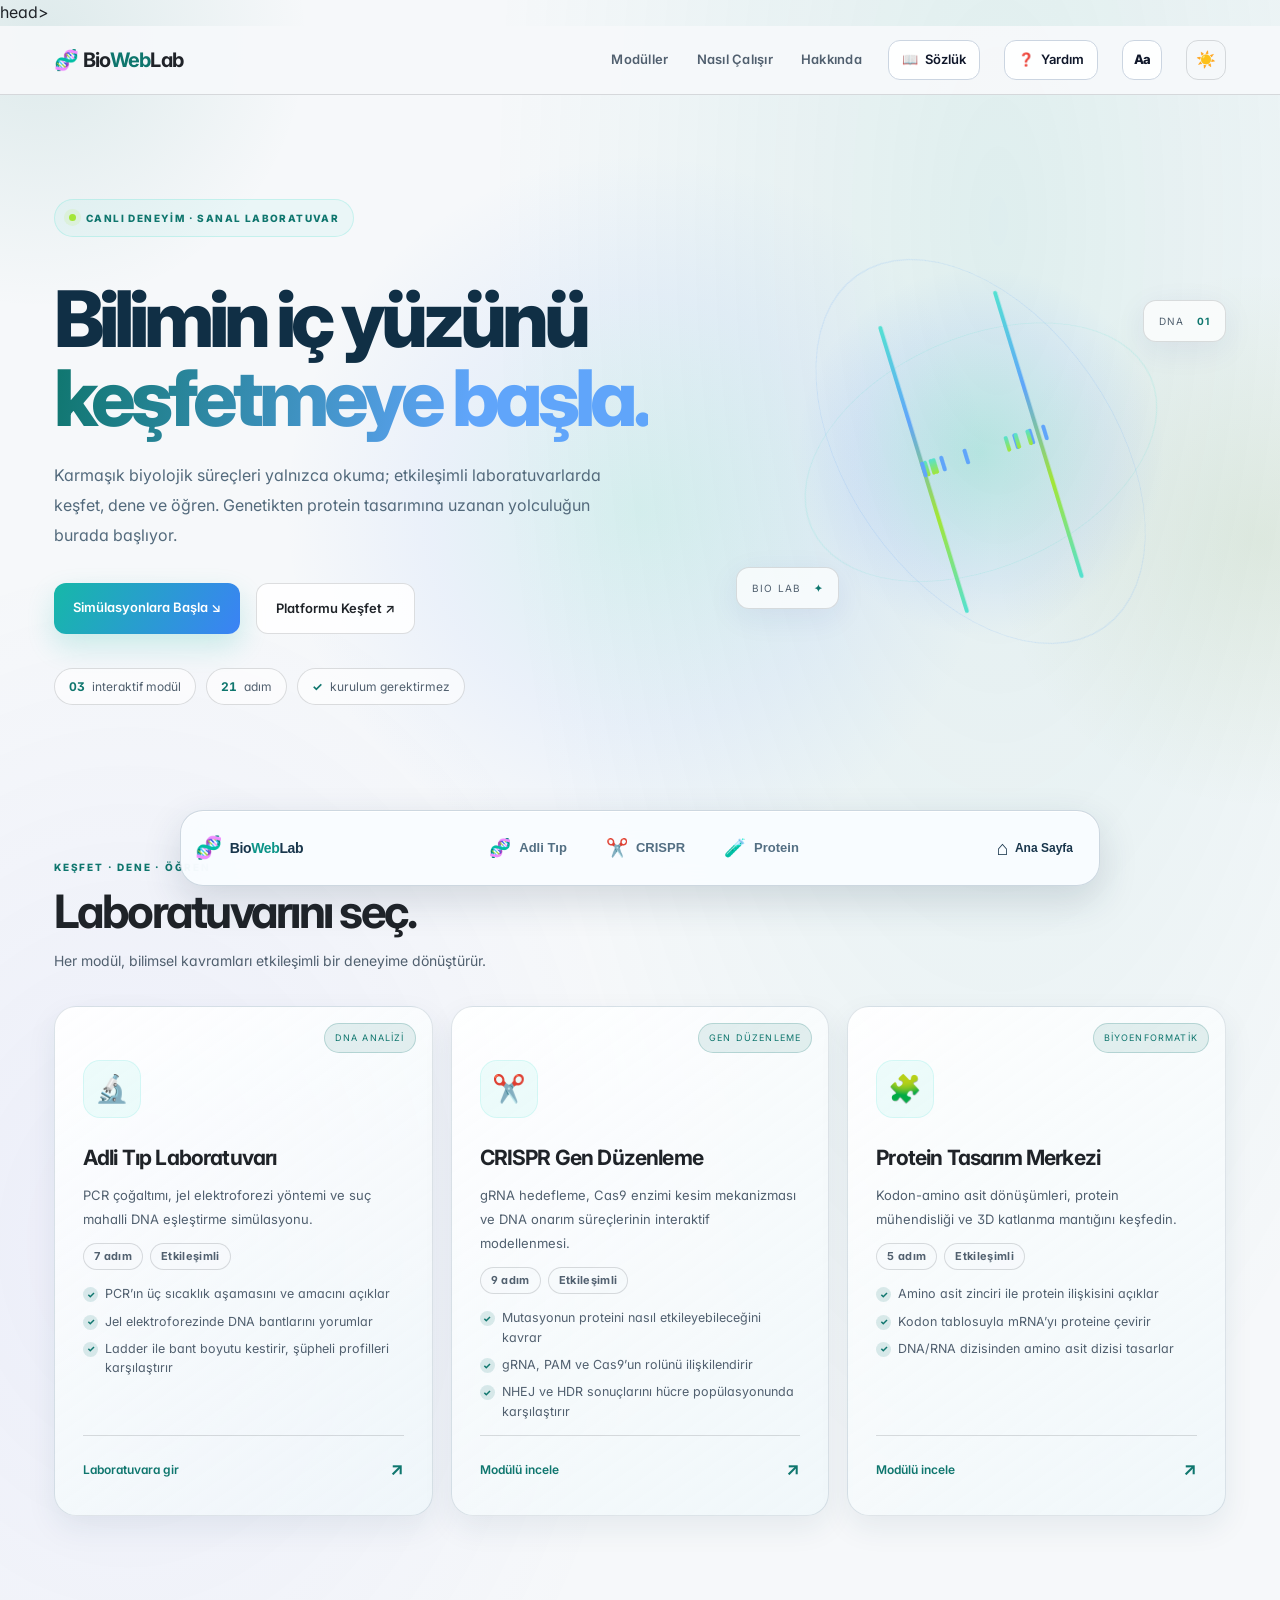
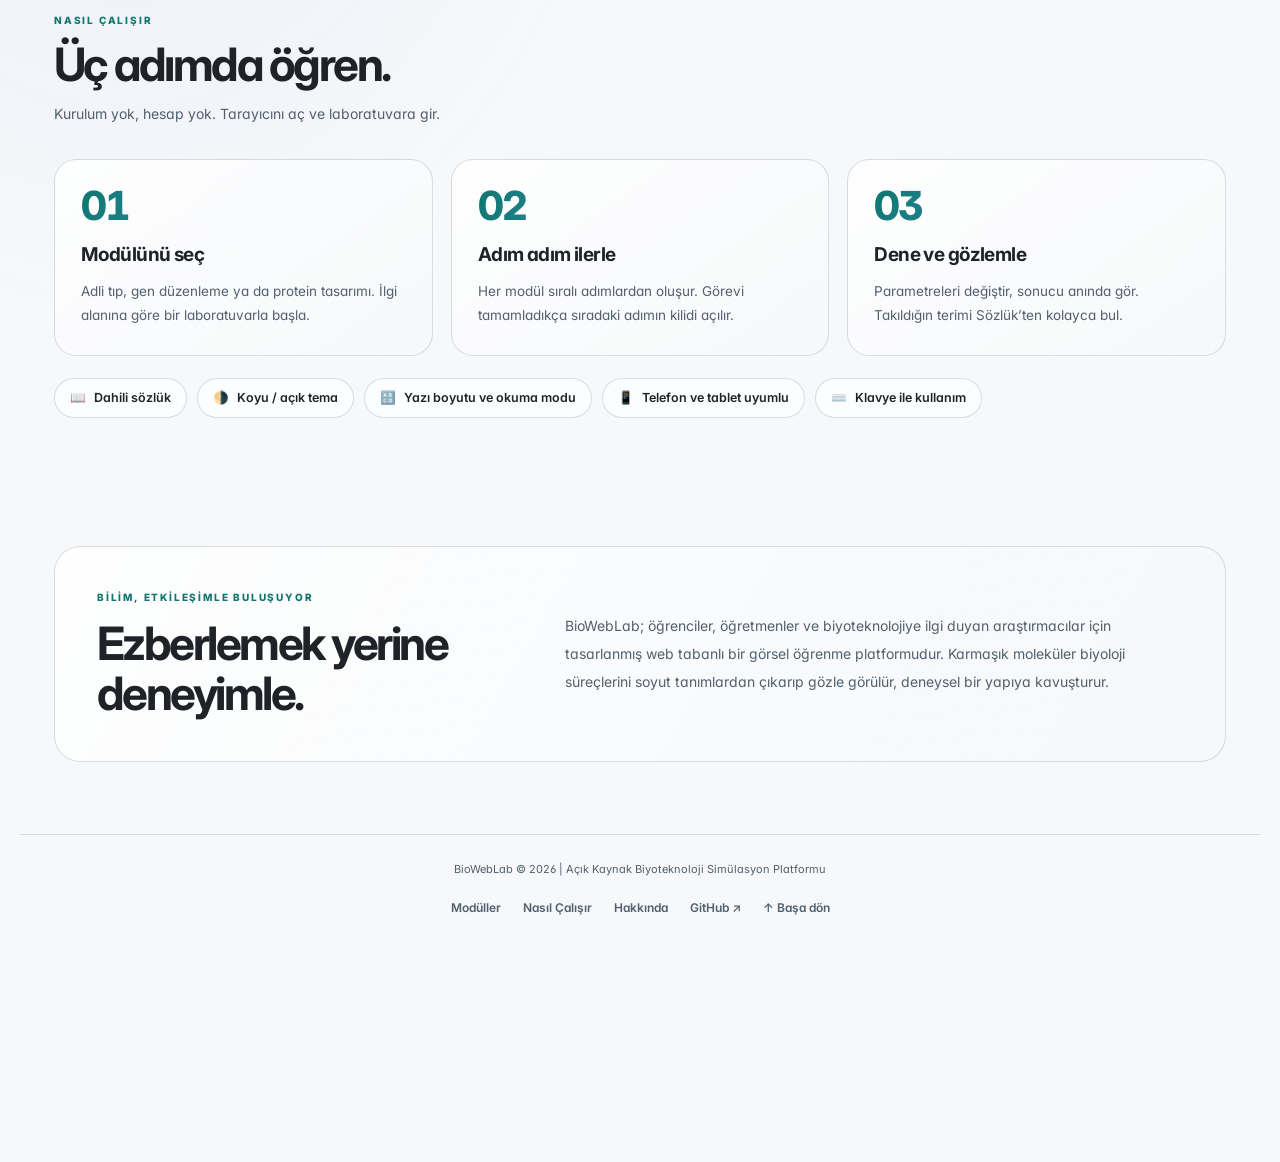
==== commit 35fe84b1: "Load mobile-only responsive overrides" ====
--- a/index.html
+++ b/index.html
@@ -16,7 +16,8 @@
   <link href="https://fonts.googleapis.com/css2?family=Inter:wght@300;400;600;700&display=swap" rel="stylesheet">
   <link rel="stylesheet" href="pages/modules-nav.css?v=3">
   <link rel="stylesheet" href="pages/ui-tools.css?v=3">
-  </head>
+  </  <link rel="stylesheet" href="mobile-fixes.css?v=1">
+head>
 <body id="top">
 
   <!-- Arka Plan Dinamik DNA / Ağ Efekti Süslemesi -->
--- a/mobile-fixes.css
+++ b/mobile-fixes.css
@@ -0,0 +1,182 @@
+/* BioWebLab — strictly mobile-only layout corrections.
+   Desktop styles and all module copy/experiences remain untouched. */
+@media (max-width: 800px) {
+  html, body {
+    width: 100%;
+    max-width: 100%;
+    overflow-x: clip;
+  }
+
+  *, *::before, *::after { min-width: 0; }
+
+  /* Homepage hero: prevent the desktop two-column canvas from clipping on phones. */
+  header { width: 100%; max-width: 100%; }
+  .navbar {
+    width: 100%;
+    flex-wrap: wrap;
+    justify-content: space-between;
+    gap: 10px;
+  }
+  .nav-links {
+    max-width: 100%;
+    flex-wrap: wrap;
+    gap: 10px 14px;
+  }
+  .hero.hero-showcase {
+    display: grid;
+    grid-template-columns: minmax(0, 1fr);
+    width: 100%;
+    max-width: 100%;
+    min-height: 0;
+    padding: 46px 20px 36px;
+    gap: 18px;
+  }
+  .hero-copy { width: 100%; max-width: 100%; }
+  .hero h1 {
+    max-width: 100%;
+    font-size: clamp(34px, 9vw, 54px);
+    overflow-wrap: anywhere;
+  }
+  .hero .badge { max-width: 100%; white-space: normal; }
+  .hero p { max-width: 100%; }
+  .hero-actions { flex-wrap: wrap; gap: 10px; }
+  .hero-actions .btn { max-width: 100%; }
+  .hero-proof { gap: 8px; }
+  .hero-proof span { max-width: 100%; }
+  .hero-visual {
+    width: min(100%, 340px);
+    max-width: 100%;
+    justify-self: center;
+    margin: 8px auto 0;
+  }
+  .modules-section, .about-section, .how-section {
+    width: 100%;
+    max-width: 100%;
+    padding-left: 20px;
+    padding-right: 20px;
+  }
+  .grid-container { grid-template-columns: minmax(0, 1fr); }
+  .about-card { min-width: 0; }
+  .how-grid { grid-template-columns: minmax(0, 1fr); }
+  footer { width: 100%; max-width: 100%; padding-left: 18px; padding-right: 18px; }
+  .footer-links { display: flex; flex-wrap: wrap; justify-content: center; gap: 10px 14px; }
+
+  /* Shared module shell and step navigation. */
+  .app, .crispr-shell {
+    display: grid;
+    grid-template-columns: minmax(0, 1fr) !important;
+    width: 100%;
+    max-width: 100%;
+  }
+  .sidebar, .crispr-sidebar {
+    width: 100%;
+    max-width: 100%;
+    min-width: 0;
+    padding: 62px 14px 14px !important;
+    gap: 12px !important;
+  }
+  .menu, .step-list {
+    display: flex !important;
+    flex-direction: row !important;
+    width: 100%;
+    max-width: 100%;
+    overflow-x: auto;
+    overflow-y: hidden;
+    gap: 8px !important;
+    padding: 4px 2px 10px;
+    -webkit-overflow-scrolling: touch;
+    scrollbar-width: thin;
+  }
+  .menu-item, .step-btn {
+    flex: 0 0 158px;
+    width: 158px !important;
+    min-width: 158px;
+    max-width: 158px;
+    scroll-snap-align: start;
+  }
+  .menu-item small, .step-text span { display: none; }
+  .progress-box, .progress-card { width: 100%; margin-top: 0 !important; }
+  .content, .crispr-main {
+    width: 100%;
+    max-width: 100%;
+    min-width: 0;
+    padding: 14px !important;
+  }
+  .panel, .stage-card, .stage, .stage-panel {
+    width: 100%;
+    max-width: 100%;
+    min-width: 0;
+    padding: clamp(14px, 4vw, 22px) !important;
+    border-radius: 18px !important;
+  }
+  .panel h1 { font-size: clamp(25px, 7vw, 34px); line-height: 1.18; overflow-wrap: anywhere; }
+  .stage-header { flex-wrap: wrap; }
+  .hero-grid { grid-template-columns: minmax(0, 1fr) !important; }
+  .dna-orbit { min-width: 0; max-width: 100%; }
+  .reset-progress-btn { top: 10px !important; right: 10px !important; max-width: calc(100vw - 70px); }
+  .theme-toggle-btn { top: 10px !important; right: auto !important; left: 10px !important; }
+
+  /* Keep experiment panels and data layouts inside the phone viewport. */
+  .card-grid, .grid-2, .grid-3,
+  .pcr-simulator, .gel-intro-grid, .gel-workspace,
+  .comparison-layout, .lab-grid, .lab-out,
+  .protein-hero, .rule-grid, .converter-layout,
+  .designer-layout, .repair-lab, .sim-controls,
+  .sequence-row, .tool-grid {
+    grid-template-columns: minmax(0, 1fr) !important;
+  }
+  .pcr-left, .pcr-right, .machine-card, .dna-stage,
+  .gel-control-panel, .gel-visual-panel,
+  .comparison-left, .comparison-right,
+  .hero-info, .rule-card, .converter-card, .converter-results,
+  .lab-panel, .result-panel, .info-card, .term-card {
+    min-width: 0;
+    max-width: 100%;
+  }
+  .sim-grid { grid-template-columns: repeat(10, minmax(0, 1fr)); }
+  .codon-table { grid-template-columns: repeat(2, minmax(0, 1fr)); }
+  .amino-chain { padding: 22px 12px; gap: 6px; }
+  .amino { max-width: 22vw; max-height: 22vw; }
+  .bond { max-width: 8vw; }
+  .sequence-row { display: grid; }
+  .sequence-row > * { min-width: 0; max-width: 100%; }
+  .dna-strip { max-width: 100%; flex-wrap: wrap; }
+  .base { min-width: 34px; padding: 0 8px; }
+  .lab-bar { grid-template-columns: minmax(76px, auto) minmax(0, 1fr) 38px; gap: 7px; }
+  .lab-bar > div { min-width: 0; }
+  .panel img, .panel svg, .panel canvas,
+  .stage img, .stage svg, .stage canvas {
+    max-width: 100%;
+    height: auto;
+  }
+  .panel pre, .panel table, .stage pre, .stage table {
+    max-width: 100%;
+    overflow-x: auto;
+  }
+  .action-btn, .tool-btn, .option-btn, .pam-btn {
+    max-width: 100%;
+    white-space: normal;
+    overflow-wrap: anywhere;
+  }
+  input, select, textarea { max-width: 100%; }
+}
+
+@media (max-width: 430px) {
+  .navbar { align-items: flex-start; }
+  .logo { font-size: 18px; }
+  .nav-links { width: 100%; }
+  .hero.hero-showcase { padding-left: 16px; padding-right: 16px; }
+  .hero-actions { align-items: stretch; }
+  .hero-actions .btn { text-align: center; }
+  .modules-section, .about-section, .how-section { padding-left: 16px; padding-right: 16px; }
+  .module-card { padding: 20px; }
+  .codon-table { grid-template-columns: minmax(0, 1fr); }
+  .sim-grid { grid-template-columns: repeat(8, minmax(0, 1fr)); }
+  .lab-bar { grid-template-columns: 1fr; }
+  .amino { width: 64px; height: 64px; max-width: none; max-height: none; }
+  .bond { width: 20px; max-width: none; }
+}
+
+@media (prefers-reduced-motion: reduce) {
+  .hero-visual, .floating-chip, .module-card { animation: none !important; }
+}
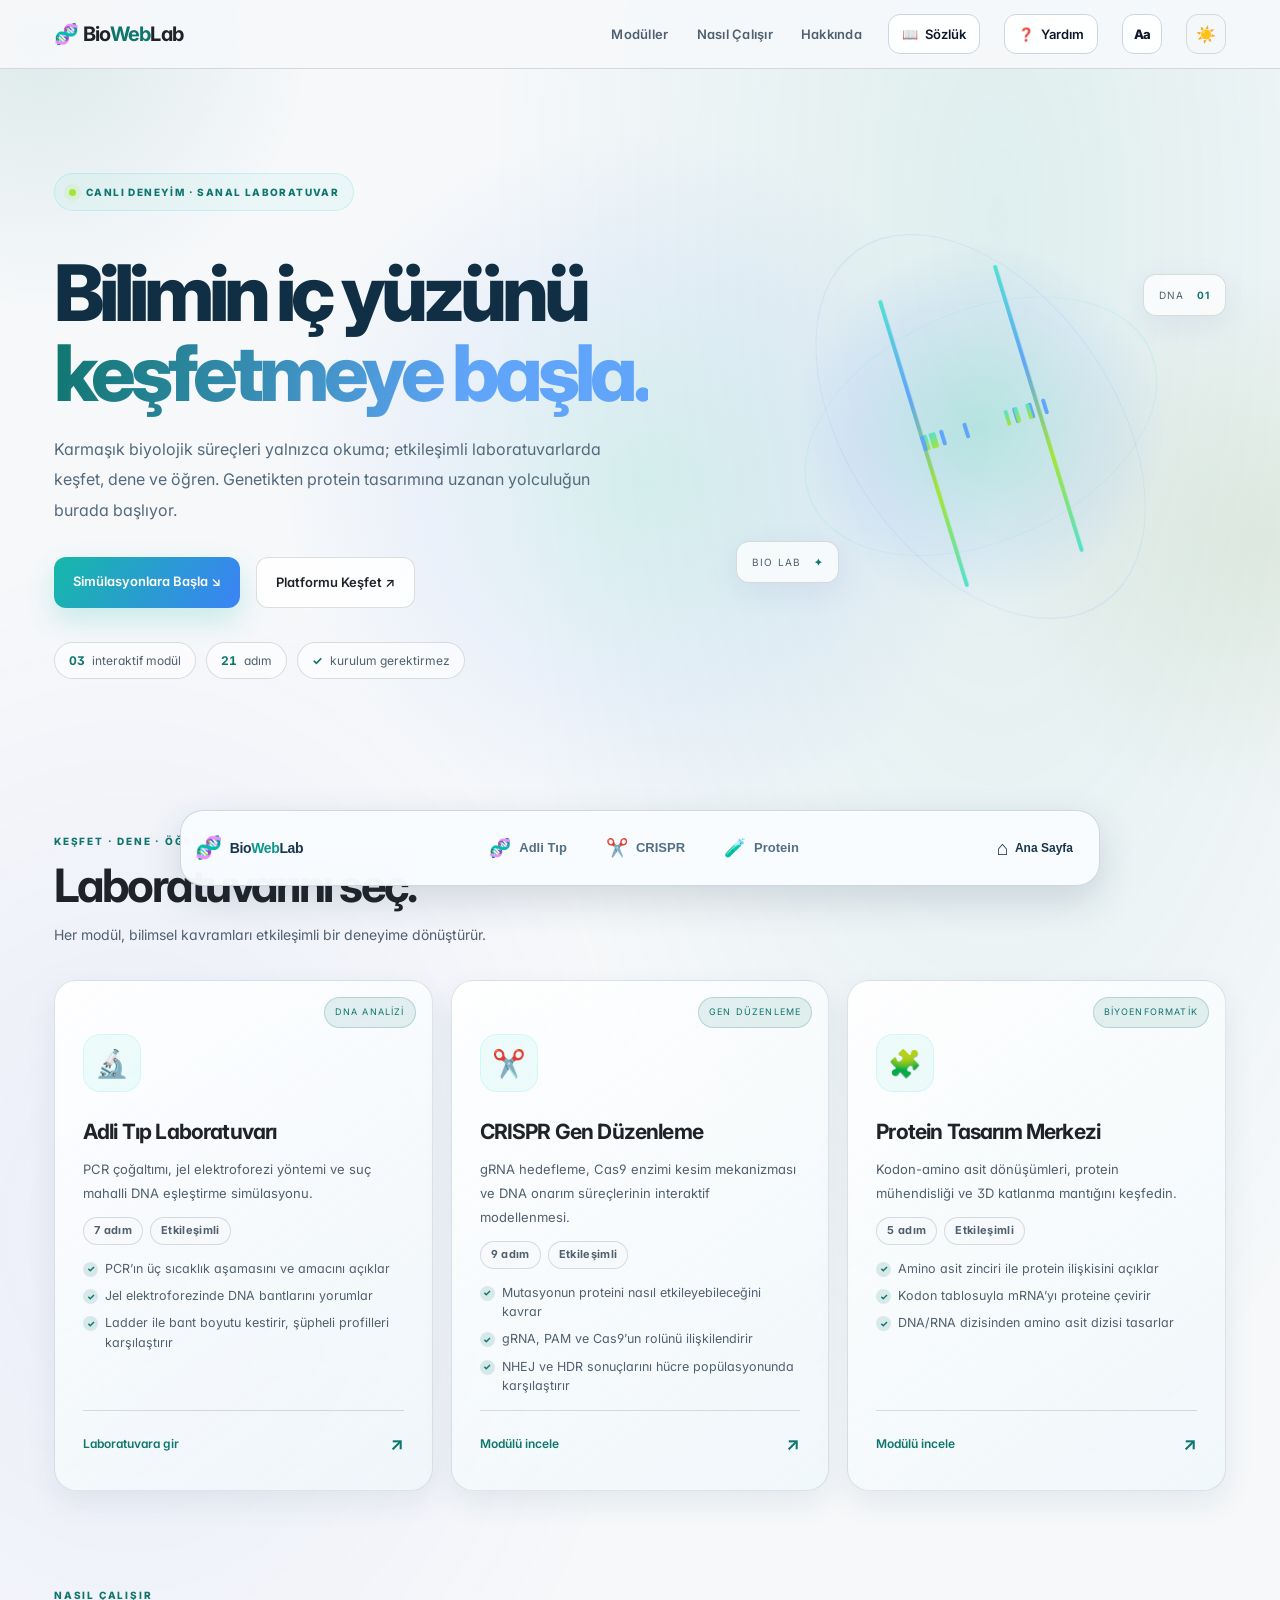
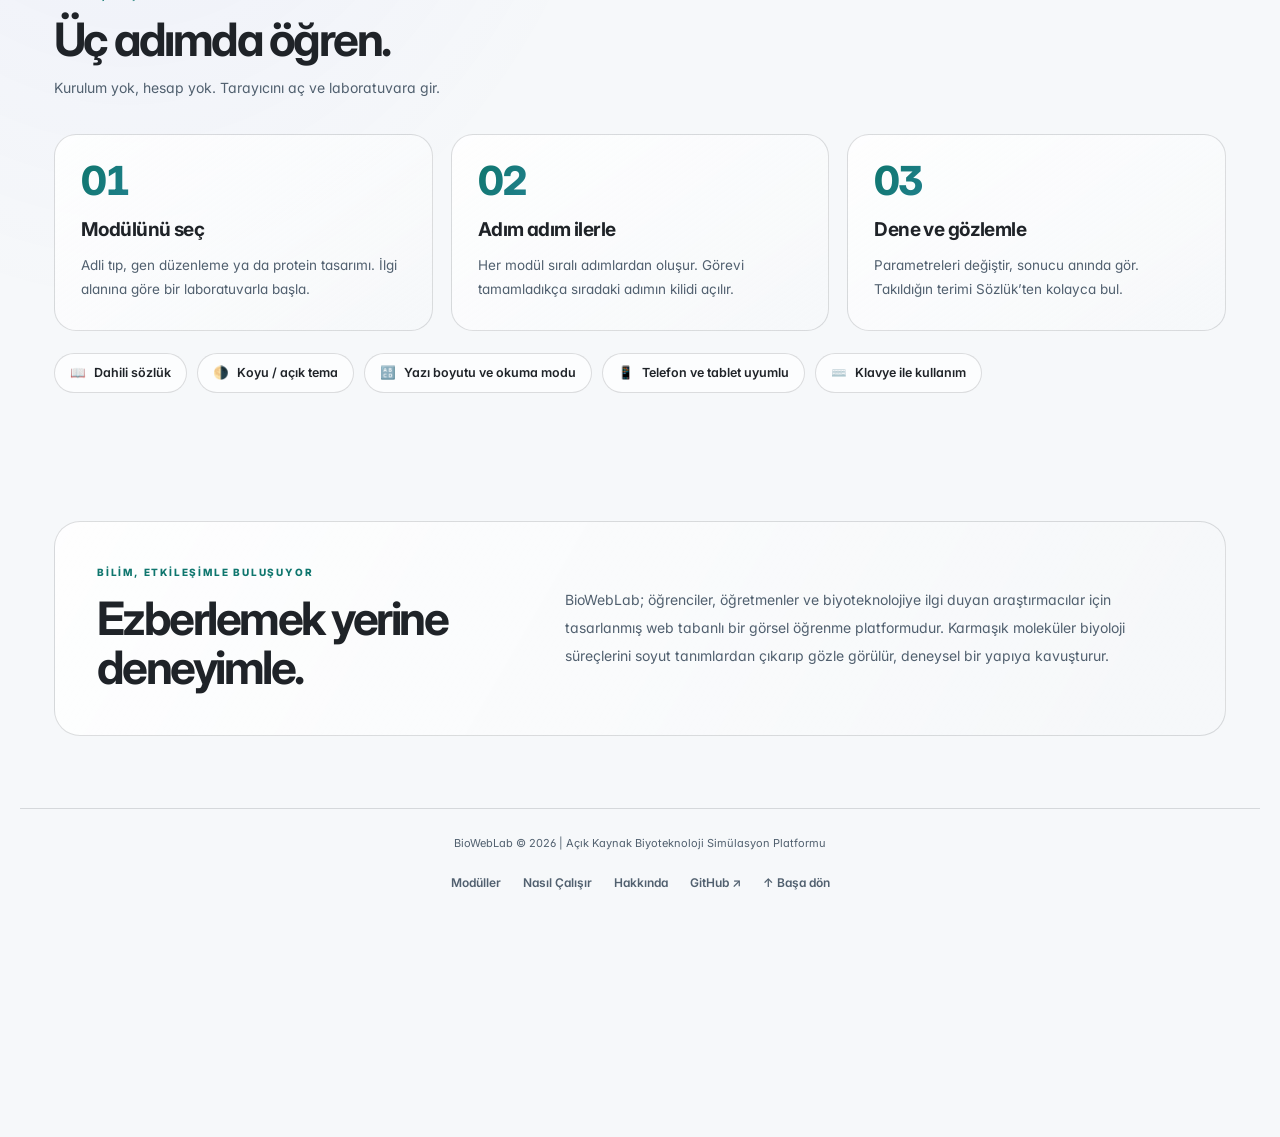
==== commit 2ee29dcf: "Repair homepage head markup and mobile stylesheet loading" ====
--- a/index.html
+++ b/index.html
@@ -16,8 +16,8 @@
   <link href="https://fonts.googleapis.com/css2?family=Inter:wght@300;400;600;700&display=swap" rel="stylesheet">
   <link rel="stylesheet" href="pages/modules-nav.css?v=3">
   <link rel="stylesheet" href="pages/ui-tools.css?v=3">
-  </  <link rel="stylesheet" href="mobile-fixes.css?v=1">
-head>
+  <link rel="stylesheet" href="mobile-fixes.css?v=2">
+</head>
 <body id="top">
 
   <!-- Arka Plan Dinamik DNA / Ağ Efekti Süslemesi -->
--- a/mobile-fixes.css
+++ b/mobile-fixes.css
@@ -1,182 +1,113 @@
-/* BioWebLab — strictly mobile-only layout corrections.
-   Desktop styles and all module copy/experiences remain untouched. */
-@media (max-width: 800px) {
-  html, body {
-    width: 100%;
-    max-width: 100%;
-    overflow-x: clip;
+/* BioWebLab mobile layout patch.
+   Narrow viewport rules only; desktop/fine-pointer layouts remain untouched. */
+@media (max-width: 800px), (max-width: 1100px) and (hover: none) and (pointer: coarse) {
+  html, body { width:100%; max-width:100%; min-width:0; overflow-x:hidden; }
+  body { position:relative; }
+  header, main, footer, .navbar, .hero.hero-showcase,
+  .modules-section, .how-section, .about-section {
+    width:100%; max-width:100%; min-width:0;
+  }
+  header { padding:0 !important; }
+  .navbar {
+    display:flex; flex-wrap:wrap; align-items:center; justify-content:space-between;
+    gap:12px; padding:14px 18px !important;
+  }
+  .logo { flex:0 1 auto; }
+  .nav-links {
+    display:flex; flex:1 1 100%; width:100%; max-width:100%; min-width:0;
+    flex-wrap:wrap; align-items:center; justify-content:flex-start; gap:8px 16px;
+  }
+  .nav-links a { white-space:nowrap; }
+
+  .hero.hero-showcase {
+    display:grid; grid-template-columns:minmax(0,1fr); min-height:0;
+    margin:0; padding:42px 20px 30px; gap:18px;
+  }
+  .hero-copy { width:100%; max-width:none; min-width:0; text-align:left; }
+  .hero .badge { display:inline-flex; max-width:100%; flex-wrap:wrap; white-space:normal; }
+  .hero h1 { max-width:100%; font-size:clamp(36px,8vw,54px); overflow-wrap:break-word; }
+  .hero p { max-width:100%; }
+  .hero-actions { display:flex; flex-wrap:wrap; gap:10px; }
+  .hero-actions .btn { max-width:100%; }
+  .hero-proof { display:flex; flex-wrap:wrap; gap:8px; }
+  .hero-proof span { max-width:100%; }
+  .hero-visual {
+    width:min(100%,340px); max-width:100%; justify-self:center; margin:8px auto 0;
   }
 
-  *, *::before, *::after { min-width: 0; }
+  .modules-section, .how-section, .about-section { margin:0; padding:48px 20px; }
+  .section-title { width:100%; max-width:100%; }
+  .grid-container, .how-grid {
+    display:grid; grid-template-columns:minmax(0,1fr);
+    width:100%; max-width:100%; gap:16px;
+  }
+  .module-card, .how-grid li { width:100%; min-width:0; }
+  .about-card {
+    display:grid; grid-template-columns:minmax(0,1fr); width:100%; max-width:100%;
+    gap:14px; padding:24px;
+  }
+  .about-card .section-kicker, .about-card h2, .about-card p {
+    grid-column:1; grid-row:auto; min-width:0;
+  }
+  footer { margin:0; padding:24px 18px 112px; text-align:center; }
+  footer p, .footer-links { display:flex; flex-wrap:wrap; justify-content:center; gap:10px 14px; }
 
-  /* Homepage hero: prevent the desktop two-column canvas from clipping on phones. */
-  header { width: 100%; max-width: 100%; }
-  .navbar {
-    width: 100%;
-    flex-wrap: wrap;
-    justify-content: space-between;
-    gap: 10px;
-  }
-  .nav-links {
-    max-width: 100%;
-    flex-wrap: wrap;
-    gap: 10px 14px;
-  }
-  .hero.hero-showcase {
-    display: grid;
-    grid-template-columns: minmax(0, 1fr);
-    width: 100%;
-    max-width: 100%;
-    min-height: 0;
-    padding: 46px 20px 36px;
-    gap: 18px;
-  }
-  .hero-copy { width: 100%; max-width: 100%; }
-  .hero h1 {
-    max-width: 100%;
-    font-size: clamp(34px, 9vw, 54px);
-    overflow-wrap: anywhere;
-  }
-  .hero .badge { max-width: 100%; white-space: normal; }
-  .hero p { max-width: 100%; }
-  .hero-actions { flex-wrap: wrap; gap: 10px; }
-  .hero-actions .btn { max-width: 100%; }
-  .hero-proof { gap: 8px; }
-  .hero-proof span { max-width: 100%; }
-  .hero-visual {
-    width: min(100%, 340px);
-    max-width: 100%;
-    justify-self: center;
-    margin: 8px auto 0;
-  }
-  .modules-section, .about-section, .how-section {
-    width: 100%;
-    max-width: 100%;
-    padding-left: 20px;
-    padding-right: 20px;
-  }
-  .grid-container { grid-template-columns: minmax(0, 1fr); }
-  .about-card { min-width: 0; }
-  .how-grid { grid-template-columns: minmax(0, 1fr); }
-  footer { width: 100%; max-width: 100%; padding-left: 18px; padding-right: 18px; }
-  .footer-links { display: flex; flex-wrap: wrap; justify-content: center; gap: 10px 14px; }
-
-  /* Shared module shell and step navigation. */
   .app, .crispr-shell {
-    display: grid;
-    grid-template-columns: minmax(0, 1fr) !important;
-    width: 100%;
-    max-width: 100%;
+    display:grid; grid-template-columns:minmax(0,1fr) !important;
+    width:100%; max-width:100%; min-width:0;
   }
   .sidebar, .crispr-sidebar {
-    width: 100%;
-    max-width: 100%;
-    min-width: 0;
-    padding: 62px 14px 14px !important;
-    gap: 12px !important;
+    width:100%; max-width:100%; min-width:0;
+    padding:62px 14px 14px !important; gap:12px !important;
   }
   .menu, .step-list {
-    display: flex !important;
-    flex-direction: row !important;
-    width: 100%;
-    max-width: 100%;
-    overflow-x: auto;
-    overflow-y: hidden;
-    gap: 8px !important;
-    padding: 4px 2px 10px;
-    -webkit-overflow-scrolling: touch;
-    scrollbar-width: thin;
+    display:flex !important; flex-direction:row !important; width:100%;
+    max-width:100%; min-width:0; overflow-x:auto; overflow-y:hidden;
+    gap:8px !important; padding:4px 2px 10px; -webkit-overflow-scrolling:touch;
   }
   .menu-item, .step-btn {
-    flex: 0 0 158px;
-    width: 158px !important;
-    min-width: 158px;
-    max-width: 158px;
-    scroll-snap-align: start;
+    flex:0 0 158px; width:158px !important; min-width:158px; max-width:158px;
+    scroll-snap-align:start;
   }
-  .menu-item small, .step-text span { display: none; }
-  .progress-box, .progress-card { width: 100%; margin-top: 0 !important; }
+  .menu-item small, .step-text span { display:none; }
+  .progress-box, .progress-card { width:100%; max-width:100%; margin-top:0 !important; }
   .content, .crispr-main {
-    width: 100%;
-    max-width: 100%;
-    min-width: 0;
-    padding: 14px !important;
+    width:100%; max-width:100%; min-width:0; padding:14px !important;
   }
-  .panel, .stage-card, .stage, .stage-panel {
-    width: 100%;
-    max-width: 100%;
-    min-width: 0;
-    padding: clamp(14px, 4vw, 22px) !important;
-    border-radius: 18px !important;
+  .panel, .stage, .stage-card, .stage-panel {
+    width:100%; max-width:100%; min-width:0;
+    padding:clamp(14px,3.5vw,22px) !important; border-radius:18px !important;
   }
-  .panel h1 { font-size: clamp(25px, 7vw, 34px); line-height: 1.18; overflow-wrap: anywhere; }
-  .stage-header { flex-wrap: wrap; }
-  .hero-grid { grid-template-columns: minmax(0, 1fr) !important; }
-  .dna-orbit { min-width: 0; max-width: 100%; }
-  .reset-progress-btn { top: 10px !important; right: 10px !important; max-width: calc(100vw - 70px); }
-  .theme-toggle-btn { top: 10px !important; right: auto !important; left: 10px !important; }
-
-  /* Keep experiment panels and data layouts inside the phone viewport. */
-  .card-grid, .grid-2, .grid-3,
-  .pcr-simulator, .gel-intro-grid, .gel-workspace,
-  .comparison-layout, .lab-grid, .lab-out,
-  .protein-hero, .rule-grid, .converter-layout,
-  .designer-layout, .repair-lab, .sim-controls,
-  .sequence-row, .tool-grid {
-    grid-template-columns: minmax(0, 1fr) !important;
+  .panel h1 { font-size:clamp(25px,6vw,34px); line-height:1.18; overflow-wrap:anywhere; }
+  .card-grid, .grid-2, .grid-3, .pcr-simulator, .gel-intro-grid, .gel-workspace,
+  .comparison-layout, .lab-grid, .lab-out, .rule-grid, .converter-layout,
+  .designer-layout, .repair-lab, .sim-controls {
+    grid-template-columns:minmax(0,1fr) !important;
   }
-  .pcr-left, .pcr-right, .machine-card, .dna-stage,
-  .gel-control-panel, .gel-visual-panel,
-  .comparison-left, .comparison-right,
-  .hero-info, .rule-card, .converter-card, .converter-results,
-  .lab-panel, .result-panel, .info-card, .term-card {
-    min-width: 0;
-    max-width: 100%;
+  .machine-card, .dna-stage, .gel-control-panel, .gel-visual-panel,
+  .comparison-left, .comparison-right, .hero-info, .rule-card, .converter-card,
+  .converter-results, .lab-panel, .result-panel, .info-card, .term-card {
+    min-width:0; max-width:100%;
   }
-  .sim-grid { grid-template-columns: repeat(10, minmax(0, 1fr)); }
-  .codon-table { grid-template-columns: repeat(2, minmax(0, 1fr)); }
-  .amino-chain { padding: 22px 12px; gap: 6px; }
-  .amino { max-width: 22vw; max-height: 22vw; }
-  .bond { max-width: 8vw; }
-  .sequence-row { display: grid; }
-  .sequence-row > * { min-width: 0; max-width: 100%; }
-  .dna-strip { max-width: 100%; flex-wrap: wrap; }
-  .base { min-width: 34px; padding: 0 8px; }
-  .lab-bar { grid-template-columns: minmax(76px, auto) minmax(0, 1fr) 38px; gap: 7px; }
-  .lab-bar > div { min-width: 0; }
-  .panel img, .panel svg, .panel canvas,
-  .stage img, .stage svg, .stage canvas {
-    max-width: 100%;
-    height: auto;
+  .panel img, .panel svg, .panel canvas, .stage img, .stage svg, .stage canvas { max-width:100%; }
+  .panel pre, .panel table, .stage pre, .stage table { max-width:100%; overflow-x:auto; }
+  .action-btn, .tool-btn, .option-btn, .pam-btn {
+    max-width:100%; white-space:normal; overflow-wrap:anywhere;
   }
-  .panel pre, .panel table, .stage pre, .stage table {
-    max-width: 100%;
-    overflow-x: auto;
+  input, select, textarea { max-width:100%; }
+  .module-dock {
+    position:fixed; left:50%; right:auto; width:calc(100% - 20px);
+    max-width:680px; min-width:0; transform:translateX(-50%); box-sizing:border-box;
   }
-  .action-btn, .tool-btn, .option-btn, .pam-btn {
-    max-width: 100%;
-    white-space: normal;
-    overflow-wrap: anywhere;
-  }
-  input, select, textarea { max-width: 100%; }
 }
-
-@media (max-width: 430px) {
-  .navbar { align-items: flex-start; }
-  .logo { font-size: 18px; }
-  .nav-links { width: 100%; }
-  .hero.hero-showcase { padding-left: 16px; padding-right: 16px; }
-  .hero-actions { align-items: stretch; }
-  .hero-actions .btn { text-align: center; }
-  .modules-section, .about-section, .how-section { padding-left: 16px; padding-right: 16px; }
-  .module-card { padding: 20px; }
-  .codon-table { grid-template-columns: minmax(0, 1fr); }
-  .sim-grid { grid-template-columns: repeat(8, minmax(0, 1fr)); }
-  .lab-bar { grid-template-columns: 1fr; }
-  .amino { width: 64px; height: 64px; max-width: none; max-height: none; }
-  .bond { width: 20px; max-width: none; }
+@media (max-width:430px) {
+  .navbar { padding:12px 16px !important; }
+  .nav-links { gap:8px 12px; }
+  .hero.hero-showcase { padding:34px 16px 26px; }
+  .modules-section, .how-section, .about-section { padding:38px 16px; }
+  .module-card { padding:20px; }
+  .about-card { padding:20px; }
 }
-
-@media (prefers-reduced-motion: reduce) {
-  .hero-visual, .floating-chip, .module-card { animation: none !important; }
+@media (prefers-reduced-motion:reduce) {
+  .hero-visual, .floating-chip, .module-card { animation:none !important; }
 }
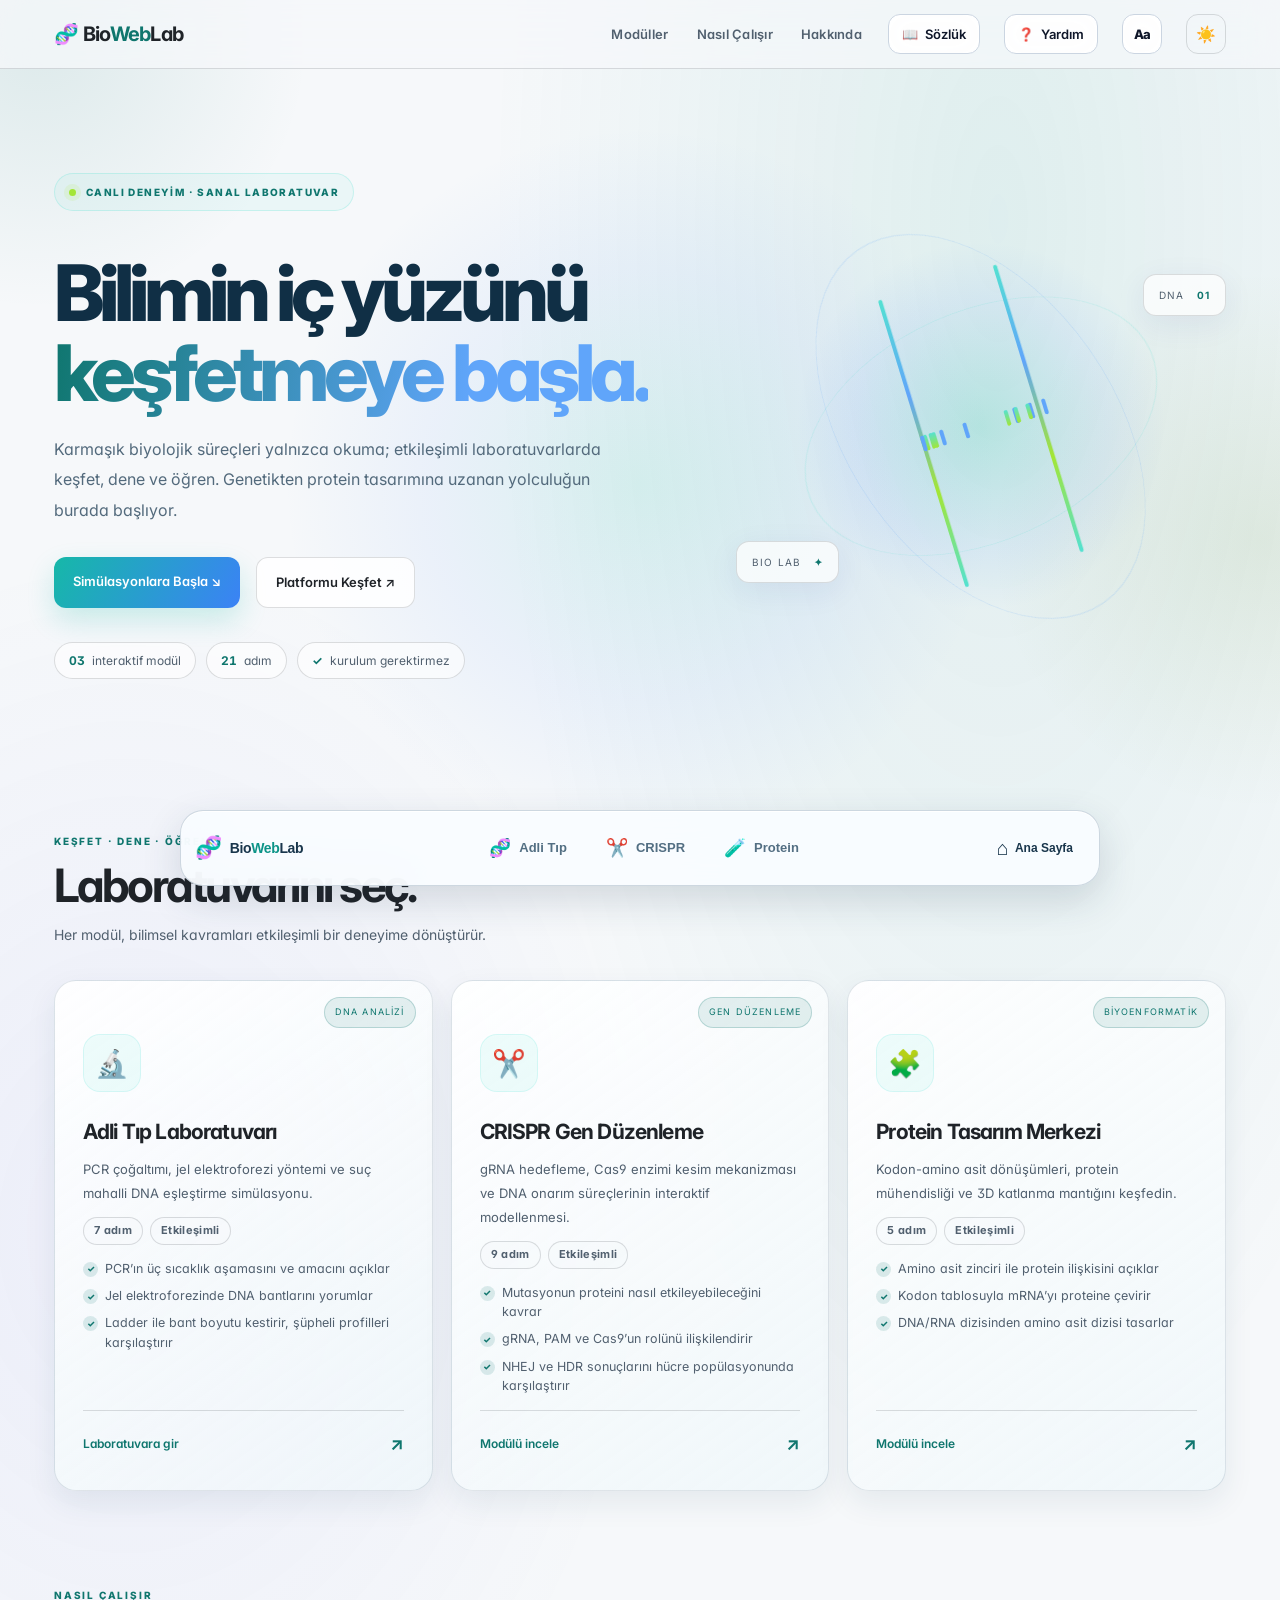
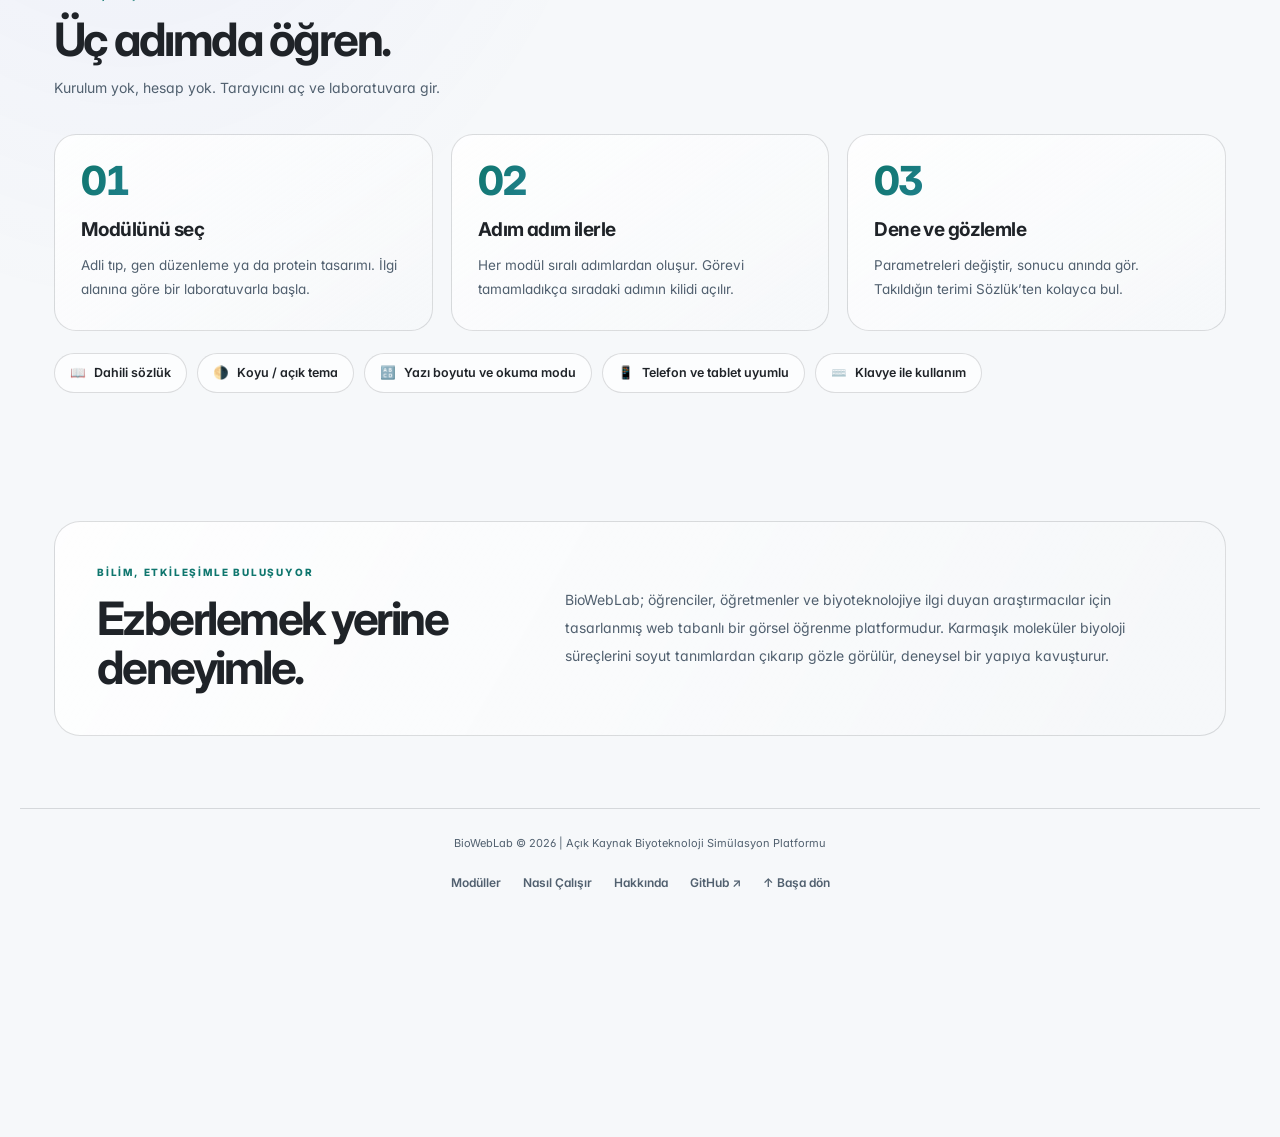
==== commit b3afef3e: "Refresh homepage responsive stylesheet cache" ====
--- a/index.html
+++ b/index.html
@@ -16,7 +16,7 @@
   <link href="https://fonts.googleapis.com/css2?family=Inter:wght@300;400;600;700&display=swap" rel="stylesheet">
   <link rel="stylesheet" href="pages/modules-nav.css?v=3">
   <link rel="stylesheet" href="pages/ui-tools.css?v=3">
-  <link rel="stylesheet" href="mobile-fixes.css?v=2">
+  <link rel="stylesheet" href="mobile-fixes.css?v=3">
 </head>
 <body id="top">
 
--- a/mobile-fixes.css
+++ b/mobile-fixes.css
@@ -111,3 +111,30 @@
 @media (prefers-reduced-motion:reduce) {
   .hero-visual, .floating-chip, .module-card { animation:none !important; }
 }
+
+/* Restore the sticky frosted-glass header; the performance override had disabled blur. */
+.navbar {
+  position: sticky !important;
+  top: 0;
+  z-index: 1000;
+  isolation: isolate;
+  background: color-mix(in srgb, var(--bg-color) 76%, transparent) !important;
+  -webkit-backdrop-filter: blur(16px) saturate(140%) !important;
+  backdrop-filter: blur(16px) saturate(140%) !important;
+  border-bottom: 1px solid var(--border-color);
+}
+
+/* Keep the navigation group aligned to the right of the brand. */
+.navbar .nav-links {
+  margin-left: auto;
+  justify-content: flex-end;
+}
+
+@media (max-width: 800px), (max-width: 1100px) and (hover: none) and (pointer: coarse) {
+  .navbar .nav-links {
+    width: 100%;
+    flex: 1 1 100%;
+    justify-content: flex-end !important;
+    text-align: right;
+  }
+}
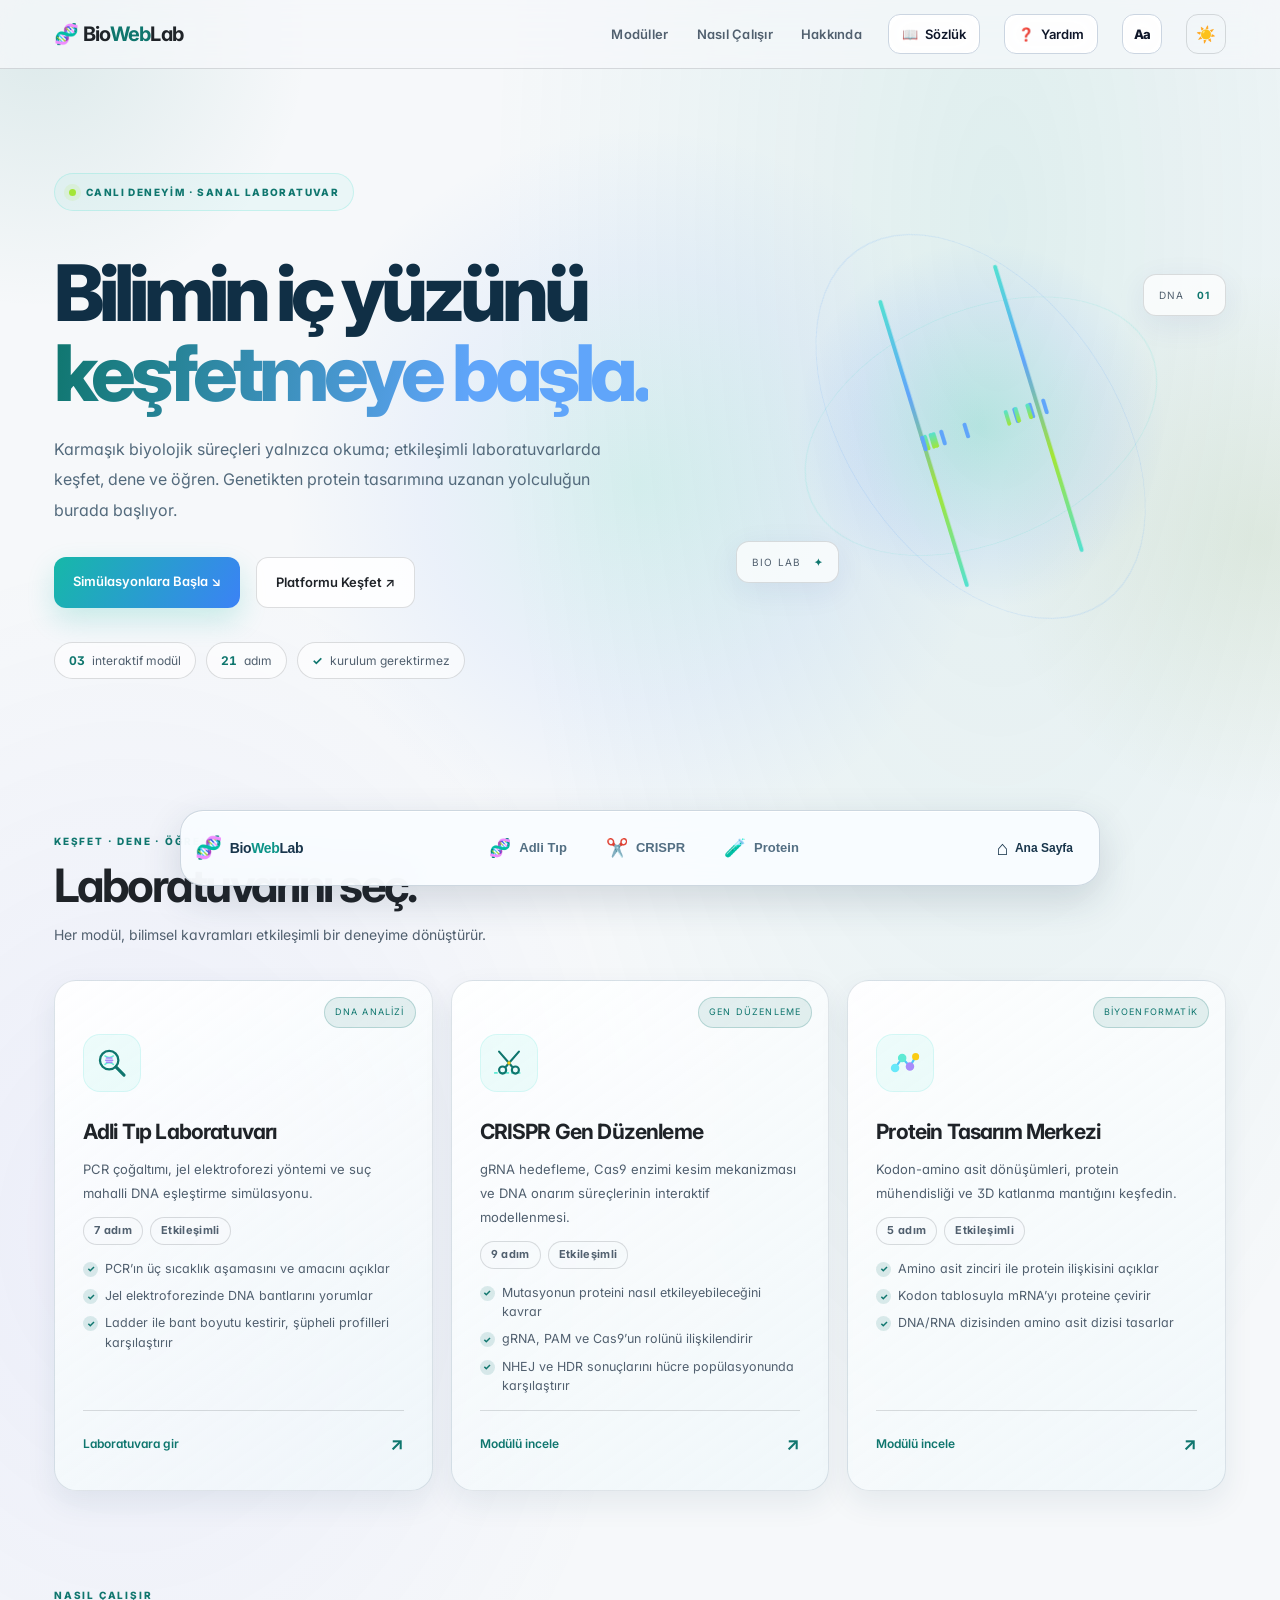
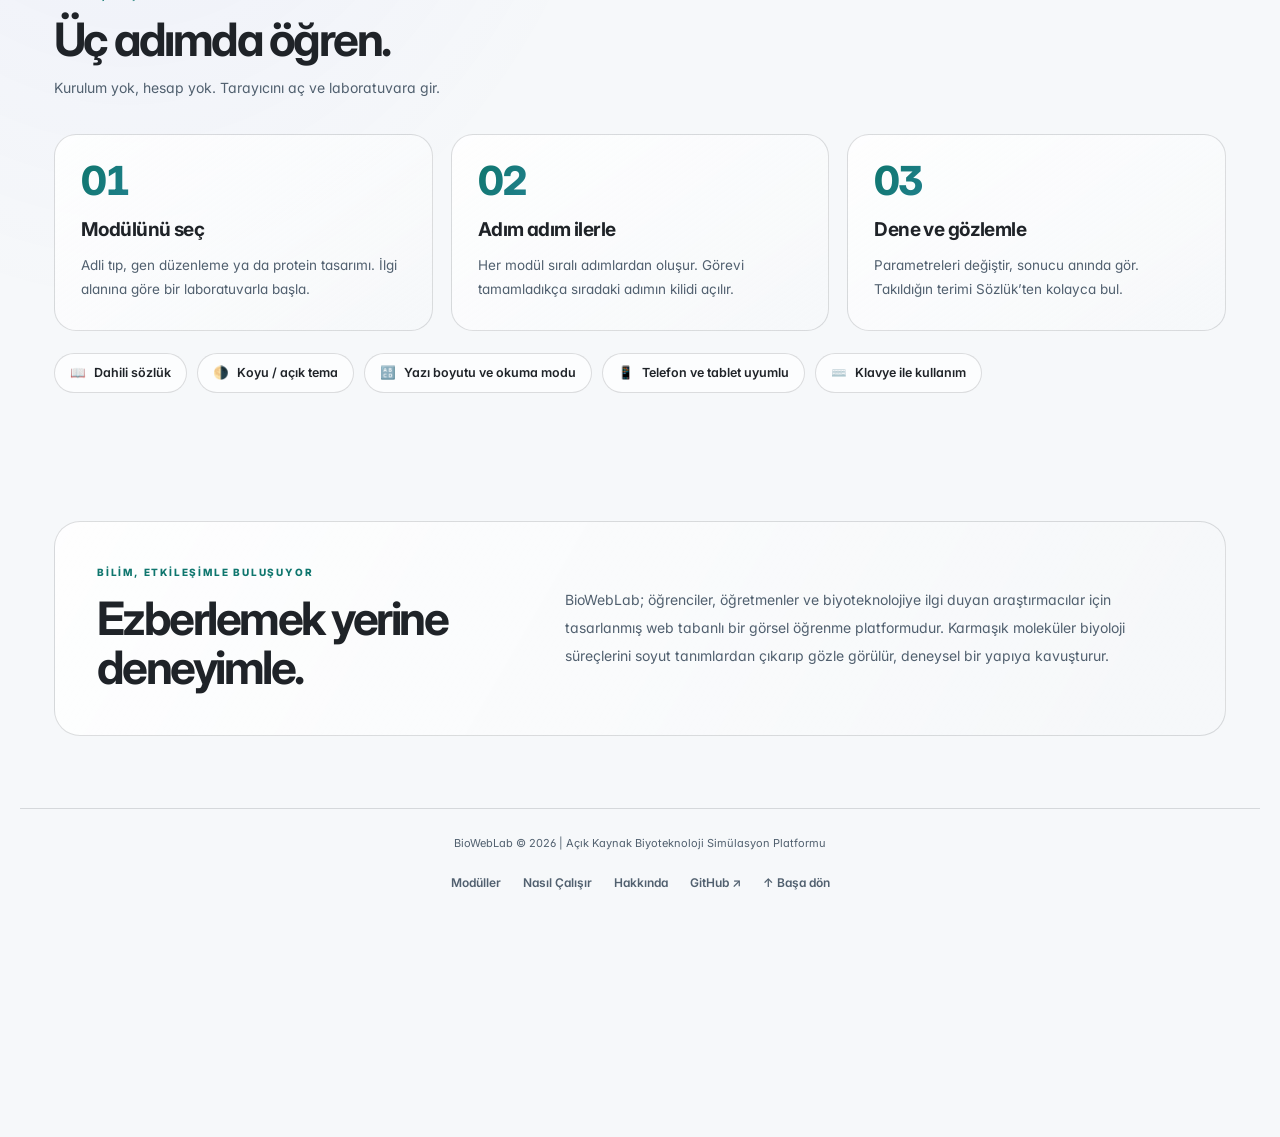
==== commit b3734d69: "Arayüz iyileştirmeleri: giriş animasyonları, sabit buzlu üst çubuk, mobil yardım kaydırma, animasyon" ====
--- a/index.html
+++ b/index.html
@@ -15,8 +15,9 @@
   <link rel="preconnect" href="https://fonts.gstatic.com" crossorigin>
   <link href="https://fonts.googleapis.com/css2?family=Inter:wght@300;400;600;700&display=swap" rel="stylesheet">
   <link rel="stylesheet" href="pages/modules-nav.css?v=3">
-  <link rel="stylesheet" href="pages/ui-tools.css?v=3">
-  <link rel="stylesheet" href="mobile-fixes.css?v=3">
+  <link rel="stylesheet" href="pages/ui-tools.css?v=5">
+  <link rel="stylesheet" href="mobile-fixes.css?v=4">
+  <link rel="stylesheet" href="module-icons.css?v=1">
 </head>
 <body id="top">
 
@@ -83,7 +84,7 @@
         <!-- Modül 1: Adli Tıp -->
         <a href="pages/adli-tip.html" class="module-card" data-module="adli-tip">
           <div class="card-badge">DNA Analizi</div>
-          <div class="card-icon">🔬</div>
+          <div class="card-icon" aria-hidden="true"><svg class="mi mi-forensic" viewBox="0 0 48 48" fill="none" aria-hidden="true"><g class="mi-lens"><circle cx="20" cy="20" r="13" stroke="currentColor" stroke-width="3.2"/><path class="mi-strand" d="M14 14c4 3 8 3 12 0M14 26c4-3 8-3 12 0" stroke="#5eead4" stroke-width="2" stroke-linecap="round"/><g stroke="#a78bfa" stroke-width="2" stroke-linecap="round"><line class="mi-rung" x1="16" y1="17" x2="24" y2="17"/><line class="mi-rung r2" x1="15" y1="20" x2="25" y2="20"/><line class="mi-rung r3" x1="16" y1="23" x2="24" y2="23"/></g><line x1="29.5" y1="29.5" x2="41" y2="41" stroke="currentColor" stroke-width="4.4" stroke-linecap="round"/></g></svg></div>
           <h3>Adli Tıp Laboratuvarı</h3>
           <p>
             PCR çoğaltımı, jel elektroforezi yöntemi ve suç mahalli DNA eşleştirme simülasyonu.
@@ -97,7 +98,7 @@
         <!-- Modül 2: CRISPR -->
         <a href="pages/crispr.html" class="module-card" data-module="crispr">
           <div class="card-badge">Gen Düzenleme</div>
-          <div class="card-icon">✂️</div>
+          <div class="card-icon" aria-hidden="true"><svg class="mi mi-crispr" viewBox="0 0 48 48" fill="none" aria-hidden="true"><path class="mi-dna" d="M4 38h40" stroke="#5eead4" stroke-width="2.6" stroke-linecap="round" stroke-dasharray="3 5"/><g class="mi-scissors" stroke="currentColor" stroke-width="3" stroke-linecap="round"><g class="mi-bl mi-bl-a"><line x1="24" y1="24" x2="38" y2="8"/><circle cx="15" cy="34" r="5"/><line x1="24" y1="24" x2="19" y2="30"/></g><g class="mi-bl mi-bl-b"><line x1="24" y1="24" x2="10" y2="8"/><circle cx="33" cy="34" r="5"/><line x1="24" y1="24" x2="29" y2="30"/></g></g><circle class="mi-spark" cx="24" cy="24" r="2.4" fill="#facc15"/></svg></div>
           <h3>CRISPR Gen Düzenleme</h3>
           <p>
             gRNA hedefleme, Cas9 enzimi kesim mekanizması ve DNA onarım süreçlerinin interaktif modellenmesi.
@@ -111,7 +112,7 @@
         <!-- Modül 3: Protein Tasarımı -->
         <a href="pages/protein.html" class="module-card" data-module="protein">
           <div class="card-badge">Biyoenformatik</div>
-          <div class="card-icon">🧩</div>
+          <div class="card-icon" aria-hidden="true"><svg class="mi mi-protein" viewBox="0 0 48 48" fill="none" aria-hidden="true"><path d="M10 31 20 17 31 29 39 15" stroke="#38bdf8" stroke-width="3" stroke-linecap="round" stroke-linejoin="round" opacity=".85"/><circle class="mi-b b1" cx="10" cy="31" r="6" fill="#67e8f9"/><circle class="mi-b b2" cx="20" cy="17" r="6" fill="#5eead4"/><circle class="mi-b b3" cx="31" cy="29" r="6" fill="#a78bfa"/><circle class="mi-b b4" cx="39" cy="15" r="5" fill="#facc15"/></svg></div>
           <h3>Protein Tasarım Merkezi</h3>
           <p>
             Kodon-amino asit dönüşümleri, protein mühendisliği ve 3D katlanma mantığını keşfedin.
--- a/pages/ui-tools.css
+++ b/pages/ui-tools.css
@@ -174,3 +174,22 @@
 @media (prefers-reduced-motion: reduce) {
   .bwl-drawer, .bwl-overlay, .bwl-pop, .bwl-skip { transition: none !important; animation: none !important; }
 }
+
+/* ---------- Çekmece: mobilde tüm içerik kaydırılabilsin ----------
+   Flex sütunda kaydırılan çocuğa min-height:0 verilmezse içerik taşar ve kesilir. */
+.bwl-drawer { height: 100vh; height: 100dvh; max-height: 100dvh; }
+.bwl-drawer-head, .bwl-tabs { flex: none; }
+.bwl-drawer-body {
+  flex: 1 1 auto; min-height: 0;
+  overflow-y: auto; overscroll-behavior: contain; -webkit-overflow-scrolling: touch;
+  touch-action: pan-y;
+  padding-bottom: calc(40px + env(safe-area-inset-bottom, 0px));
+}
+@media (max-width: 700px) {
+  .bwl-drawer { width: 100vw; }
+  .bwl-tabs { overflow-x: auto; scrollbar-width: none; }
+  .bwl-tabs::-webkit-scrollbar { display: none; }
+}
+
+/* Mobilde genel "header { padding:0 !important }" kuralı çekmece başlığının dolgusunu siliyordu */
+.bwl-drawer > header.bwl-drawer-head { padding: 18px 20px 10px !important; }
--- a/mobile-fixes.css
+++ b/mobile-fixes.css
@@ -58,7 +58,7 @@
   }
   .sidebar, .crispr-sidebar {
     width:100%; max-width:100%; min-width:0;
-    padding:62px 14px 14px !important; gap:12px !important;
+    padding:14px 14px 14px !important; gap:12px !important;
   }
   .menu, .step-list {
     display:flex !important; flex-direction:row !important; width:100%;
--- a/module-icons.css
+++ b/module-icons.css
@@ -0,0 +1,37 @@
+/* BioWebLab · ana sayfa modül simgeleri (emoji yerine hafif animasyonlu SVG) */
+.card-icon { color: #5eead4; }
+:root[data-theme="light"] .card-icon { color: #0f766e; }
+.card-icon .mi { width: 34px; height: 34px; overflow: visible; }
+.card-icon .mi * { transform-box: fill-box; }
+
+/* Adli Tıp: büyüteç hafifçe gezinir, DNA basamakları parlar */
+.mi-lens { animation: miSearch 5s ease-in-out infinite; transform-origin: 50% 50%; }
+.mi-rung { animation: miRung 2.4s ease-in-out infinite; }
+.mi-rung.r2 { animation-delay: .4s; } .mi-rung.r3 { animation-delay: .8s; }
+@keyframes miSearch { 0%,100% { transform: translate(0,0) rotate(0); } 30% { transform: translate(2px,-2px) rotate(5deg); } 65% { transform: translate(-2px,2px) rotate(-4deg); } }
+@keyframes miRung { 0%,100% { opacity: .35; } 50% { opacity: 1; } }
+
+/* CRISPR: makas açılıp kapanır, kesim noktasında kıvılcım çıkar */
+.mi-bl { transform-origin: 50% 50%; transform-box: view-box; }
+.mi-bl { transform-origin: 24px 24px; }
+.mi-bl-a { animation: miSnipA 2.8s ease-in-out infinite; }
+.mi-bl-b { animation: miSnipB 2.8s ease-in-out infinite; }
+.mi-dna { animation: miDash 2.8s linear infinite; }
+.mi-spark { transform-origin: 24px 24px; animation: miSpark 2.8s ease-out infinite; }
+@keyframes miSnipA { 0%,100% { rotate: 0deg; } 20% { rotate: -14deg; } 40% { rotate: 3deg; } 60% { rotate: -14deg; } 80% { rotate: 3deg; } }
+@keyframes miSnipB { 0%,100% { rotate: 0deg; } 20% { rotate: 14deg; } 40% { rotate: -3deg; } 60% { rotate: 14deg; } 80% { rotate: -3deg; } }
+@keyframes miDash { to { stroke-dashoffset: -16; } }
+@keyframes miSpark { 0%,35% { opacity: 0; scale: .3; } 45% { opacity: 1; scale: 1.5; } 70%,100% { opacity: 0; scale: 2.4; } }
+
+/* Protein: amino asit topları sırayla zıplar */
+.mi-b { animation: miBob 2.2s ease-in-out infinite; }
+.mi-b.b2 { animation-delay: .18s; } .mi-b.b3 { animation-delay: .36s; } .mi-b.b4 { animation-delay: .54s; }
+@keyframes miBob { 0%,100% { translate: 0 0; } 50% { translate: 0 -3px; } }
+
+/* Üzerine gelince canlanır */
+.module-card:hover .mi-lens { animation-duration: 2.4s; }
+.module-card:hover .mi-bl-a, .module-card:hover .mi-bl-b, .module-card:hover .mi-dna, .module-card:hover .mi-spark { animation-duration: 1.3s; }
+.module-card:hover .mi-b { animation-duration: 1.1s; }
+
+@media (prefers-reduced-motion: reduce) { .card-icon .mi * { animation: none !important; } }
+.bwl-calm .card-icon .mi * { animation: none !important; }
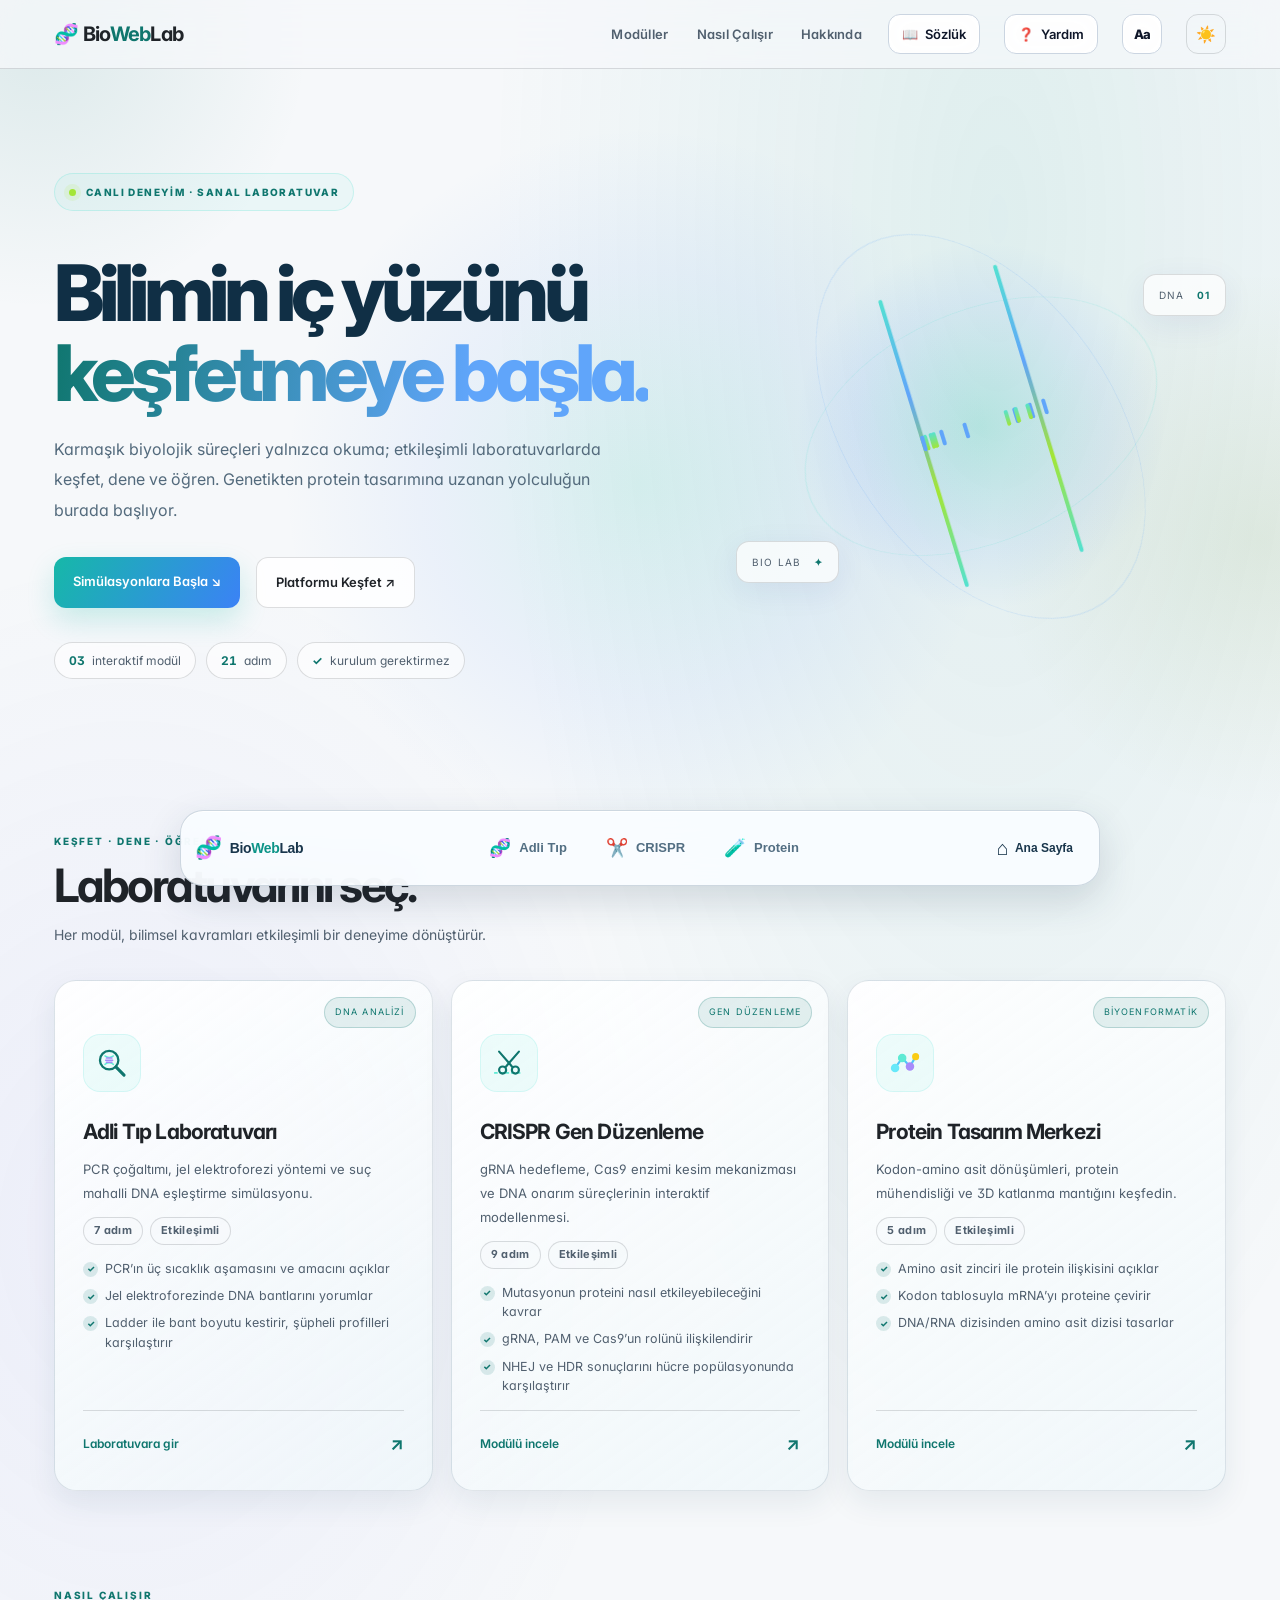
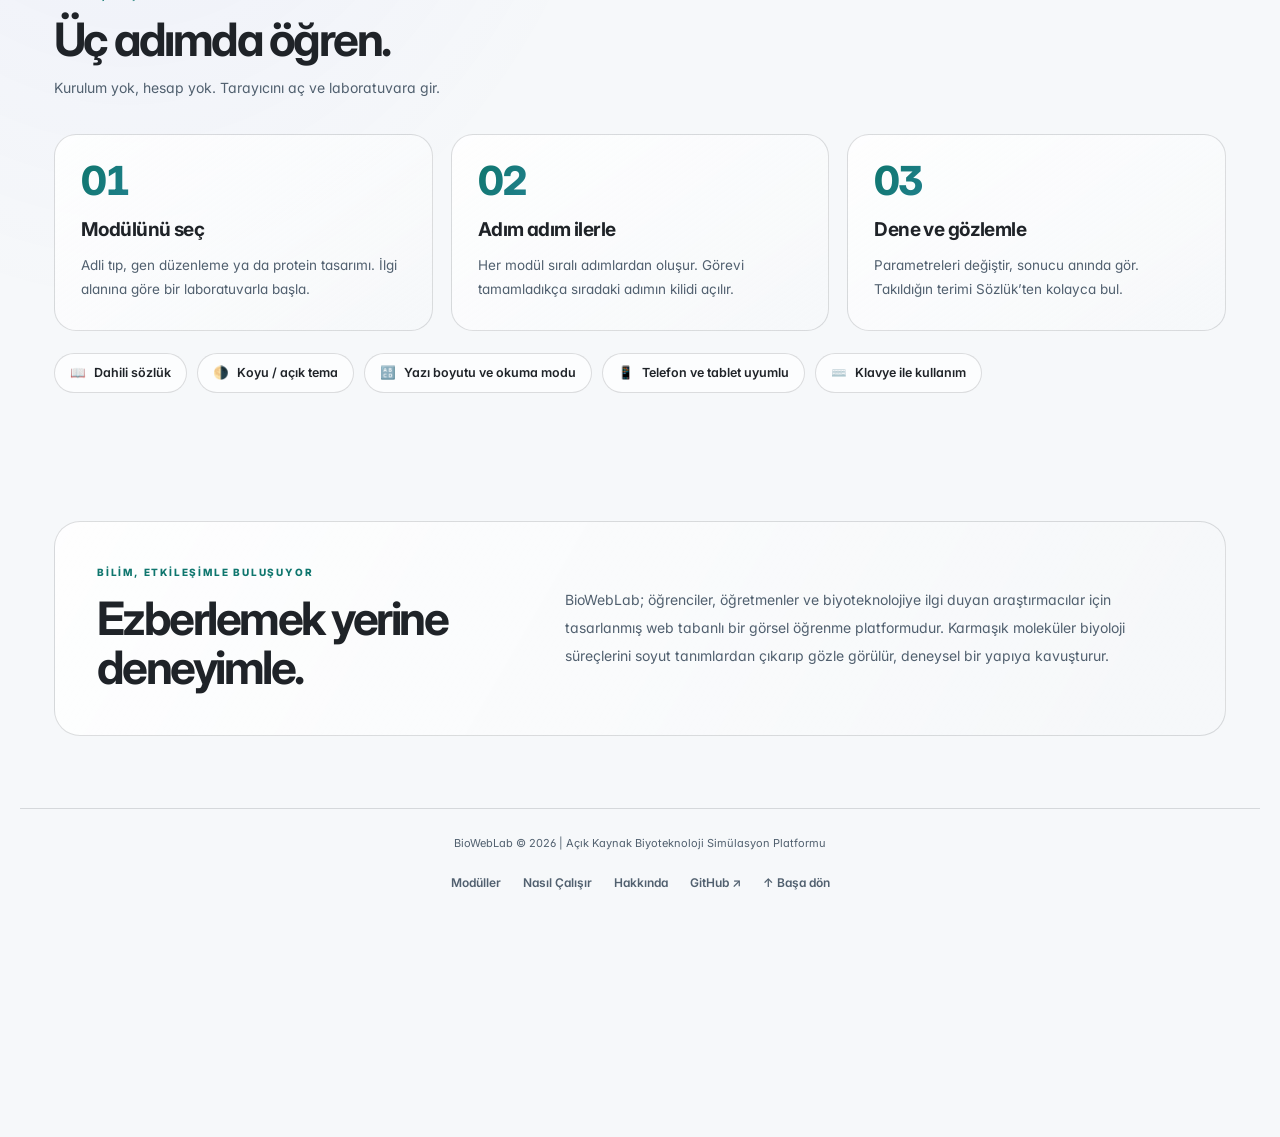
==== commit 00636281: "Performans düzeltmesi: ana sayfa simgeleri sürekli döngüde değil, üst çubuk bulanıklığı yalnızca kay" ====
--- a/index.html
+++ b/index.html
@@ -17,7 +17,7 @@
   <link rel="stylesheet" href="pages/modules-nav.css?v=3">
   <link rel="stylesheet" href="pages/ui-tools.css?v=5">
   <link rel="stylesheet" href="mobile-fixes.css?v=4">
-  <link rel="stylesheet" href="module-icons.css?v=1">
+  <link rel="stylesheet" href="module-icons.css?v=4">
 </head>
 <body id="top">
 
--- a/module-icons.css
+++ b/module-icons.css
@@ -5,33 +5,35 @@
 .card-icon .mi * { transform-box: fill-box; }
 
 /* Adli Tıp: büyüteç hafifçe gezinir, DNA basamakları parlar */
-.mi-lens { animation: miSearch 5s ease-in-out infinite; transform-origin: 50% 50%; }
-.mi-rung { animation: miRung 2.4s ease-in-out infinite; }
-.mi-rung.r2 { animation-delay: .4s; } .mi-rung.r3 { animation-delay: .8s; }
+.mi-lens { animation: miSearch 3s ease-in-out 1; transform-origin: 50% 50%; }
+.module-card:hover .mi-rung { animation: miRung 1.2s ease-in-out infinite; }
+.module-card:hover .mi-rung.r2 { animation-delay: .2s; } .module-card:hover .mi-rung.r3 { animation-delay: .4s; }
 @keyframes miSearch { 0%,100% { transform: translate(0,0) rotate(0); } 30% { transform: translate(2px,-2px) rotate(5deg); } 65% { transform: translate(-2px,2px) rotate(-4deg); } }
 @keyframes miRung { 0%,100% { opacity: .35; } 50% { opacity: 1; } }
 
 /* CRISPR: makas açılıp kapanır, kesim noktasında kıvılcım çıkar */
 .mi-bl { transform-origin: 50% 50%; transform-box: view-box; }
 .mi-bl { transform-origin: 24px 24px; }
-.mi-bl-a { animation: miSnipA 2.8s ease-in-out infinite; }
-.mi-bl-b { animation: miSnipB 2.8s ease-in-out infinite; }
-.mi-dna { animation: miDash 2.8s linear infinite; }
-.mi-spark { transform-origin: 24px 24px; animation: miSpark 2.8s ease-out infinite; }
+.mi-bl-a { animation: miSnipA 2.8s ease-in-out 1; }
+.mi-bl-b { animation: miSnipB 2.8s ease-in-out 1; }
+.mi-spark { transform-origin: 24px 24px; opacity: 0; }
+.module-card:hover .mi-dna { animation: miDash 1.3s linear infinite; }
+.module-card:hover .mi-spark { animation: miSpark 1.3s ease-out infinite; }
 @keyframes miSnipA { 0%,100% { rotate: 0deg; } 20% { rotate: -14deg; } 40% { rotate: 3deg; } 60% { rotate: -14deg; } 80% { rotate: 3deg; } }
 @keyframes miSnipB { 0%,100% { rotate: 0deg; } 20% { rotate: 14deg; } 40% { rotate: -3deg; } 60% { rotate: 14deg; } 80% { rotate: -3deg; } }
 @keyframes miDash { to { stroke-dashoffset: -16; } }
 @keyframes miSpark { 0%,35% { opacity: 0; scale: .3; } 45% { opacity: 1; scale: 1.5; } 70%,100% { opacity: 0; scale: 2.4; } }
 
 /* Protein: amino asit topları sırayla zıplar */
-.mi-b { animation: miBob 2.2s ease-in-out infinite; }
-.mi-b.b2 { animation-delay: .18s; } .mi-b.b3 { animation-delay: .36s; } .mi-b.b4 { animation-delay: .54s; }
+.mi-b.b2, .mi-b.b4 { animation: miBob 2.2s ease-in-out 1; }
+.mi-b.b4 { animation-delay: .4s; }
+.module-card:hover .mi-b.b1, .module-card:hover .mi-b.b3 { animation: miBob 1.1s ease-in-out infinite; }
 @keyframes miBob { 0%,100% { translate: 0 0; } 50% { translate: 0 -3px; } }
 
 /* Üzerine gelince canlanır */
-.module-card:hover .mi-lens { animation-duration: 2.4s; }
-.module-card:hover .mi-bl-a, .module-card:hover .mi-bl-b, .module-card:hover .mi-dna, .module-card:hover .mi-spark { animation-duration: 1.3s; }
-.module-card:hover .mi-b { animation-duration: 1.1s; }
+.module-card:hover .mi-lens { animation-duration: 2.4s; animation-iteration-count: infinite; }
+.module-card:hover .mi-bl-a, .module-card:hover .mi-bl-b { animation-duration: 1.3s; animation-iteration-count: infinite; }
+.module-card:hover .mi-b.b2, .module-card:hover .mi-b.b4 { animation-duration: 1.1s; animation-iteration-count: infinite; }
 
 @media (prefers-reduced-motion: reduce) { .card-icon .mi * { animation: none !important; } }
 .bwl-calm .card-icon .mi * { animation: none !important; }
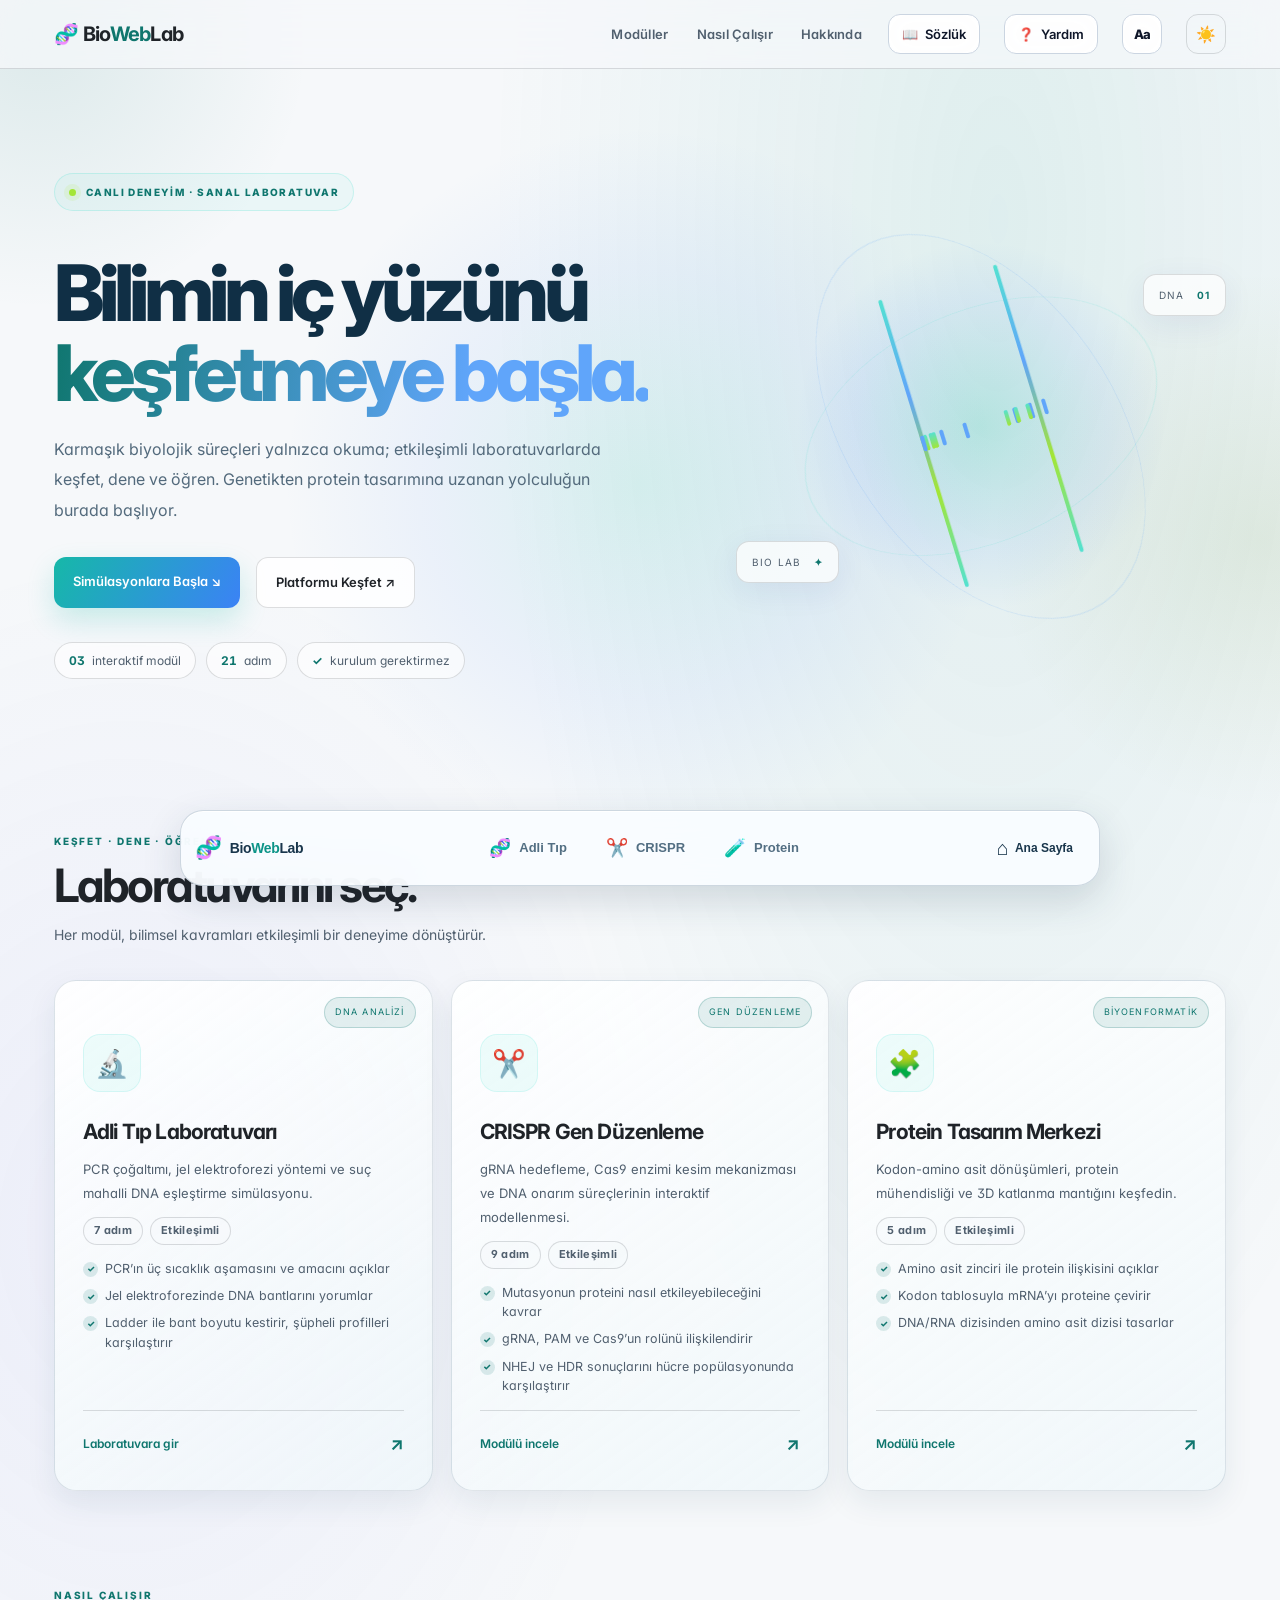
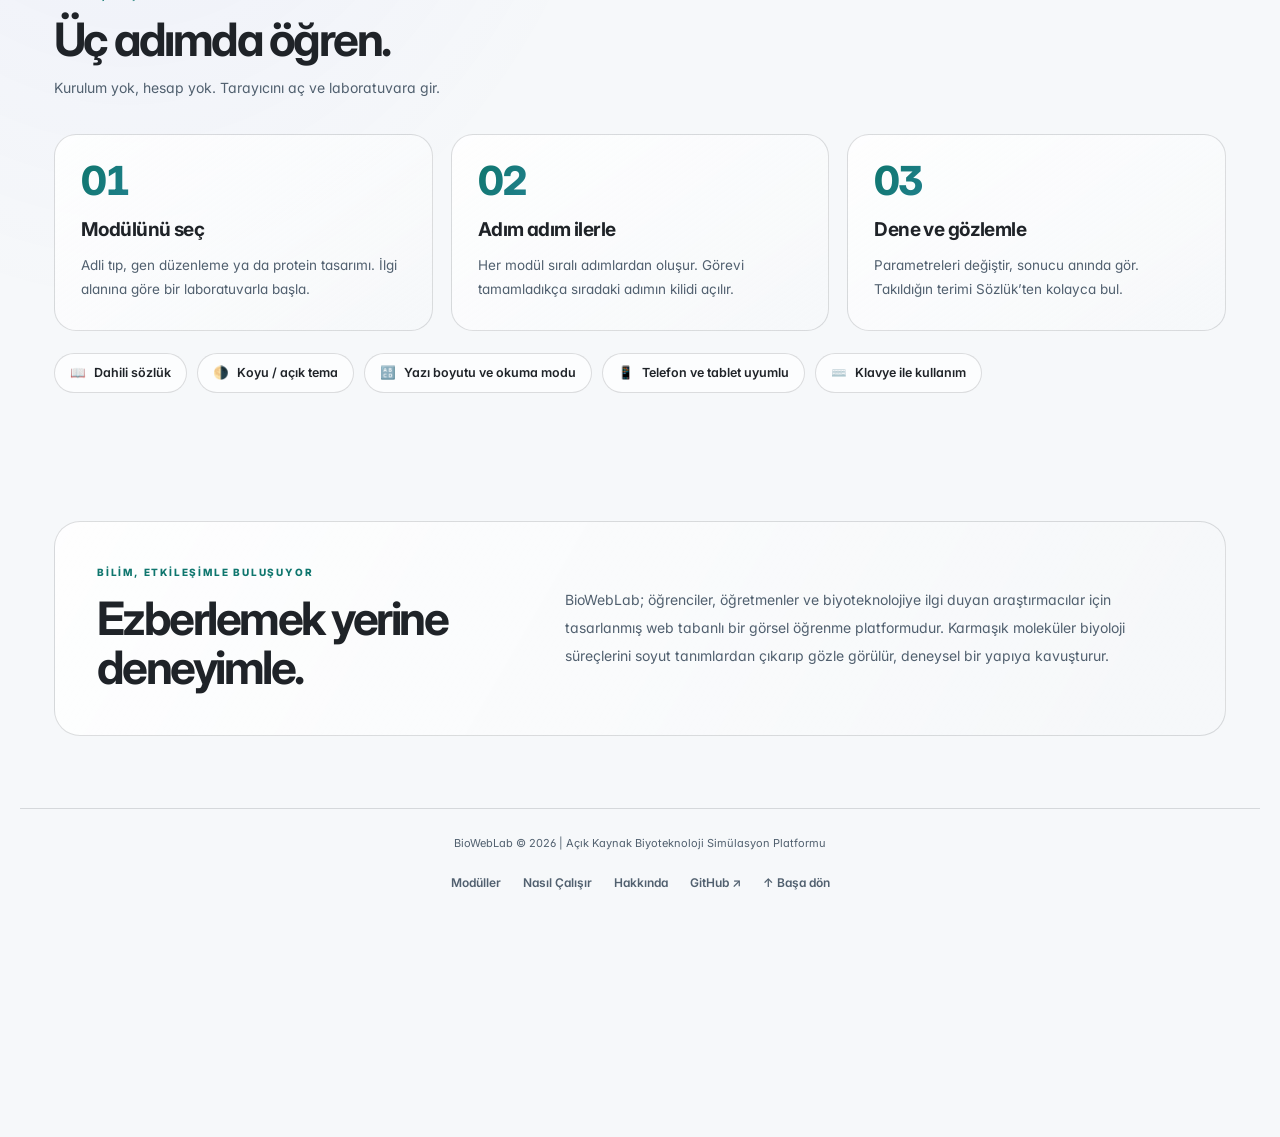
==== commit ee1b334a: "Eski hale dön: sohbet başındaki site korunur, yalnızca mobil yardım menüsü kaydırma düzeltmesi kalır" ====
--- a/index.html
+++ b/index.html
@@ -15,9 +15,8 @@
   <link rel="preconnect" href="https://fonts.gstatic.com" crossorigin>
   <link href="https://fonts.googleapis.com/css2?family=Inter:wght@300;400;600;700&display=swap" rel="stylesheet">
   <link rel="stylesheet" href="pages/modules-nav.css?v=3">
-  <link rel="stylesheet" href="pages/ui-tools.css?v=5">
-  <link rel="stylesheet" href="mobile-fixes.css?v=4">
-  <link rel="stylesheet" href="module-icons.css?v=4">
+  <link rel="stylesheet" href="pages/ui-tools.css?v=6">
+  <link rel="stylesheet" href="mobile-fixes.css?v=5">
 </head>
 <body id="top">
 
@@ -84,7 +83,7 @@
         <!-- Modül 1: Adli Tıp -->
         <a href="pages/adli-tip.html" class="module-card" data-module="adli-tip">
           <div class="card-badge">DNA Analizi</div>
-          <div class="card-icon" aria-hidden="true"><svg class="mi mi-forensic" viewBox="0 0 48 48" fill="none" aria-hidden="true"><g class="mi-lens"><circle cx="20" cy="20" r="13" stroke="currentColor" stroke-width="3.2"/><path class="mi-strand" d="M14 14c4 3 8 3 12 0M14 26c4-3 8-3 12 0" stroke="#5eead4" stroke-width="2" stroke-linecap="round"/><g stroke="#a78bfa" stroke-width="2" stroke-linecap="round"><line class="mi-rung" x1="16" y1="17" x2="24" y2="17"/><line class="mi-rung r2" x1="15" y1="20" x2="25" y2="20"/><line class="mi-rung r3" x1="16" y1="23" x2="24" y2="23"/></g><line x1="29.5" y1="29.5" x2="41" y2="41" stroke="currentColor" stroke-width="4.4" stroke-linecap="round"/></g></svg></div>
+          <div class="card-icon">🔬</div>
           <h3>Adli Tıp Laboratuvarı</h3>
           <p>
             PCR çoğaltımı, jel elektroforezi yöntemi ve suç mahalli DNA eşleştirme simülasyonu.
@@ -98,7 +97,7 @@
         <!-- Modül 2: CRISPR -->
         <a href="pages/crispr.html" class="module-card" data-module="crispr">
           <div class="card-badge">Gen Düzenleme</div>
-          <div class="card-icon" aria-hidden="true"><svg class="mi mi-crispr" viewBox="0 0 48 48" fill="none" aria-hidden="true"><path class="mi-dna" d="M4 38h40" stroke="#5eead4" stroke-width="2.6" stroke-linecap="round" stroke-dasharray="3 5"/><g class="mi-scissors" stroke="currentColor" stroke-width="3" stroke-linecap="round"><g class="mi-bl mi-bl-a"><line x1="24" y1="24" x2="38" y2="8"/><circle cx="15" cy="34" r="5"/><line x1="24" y1="24" x2="19" y2="30"/></g><g class="mi-bl mi-bl-b"><line x1="24" y1="24" x2="10" y2="8"/><circle cx="33" cy="34" r="5"/><line x1="24" y1="24" x2="29" y2="30"/></g></g><circle class="mi-spark" cx="24" cy="24" r="2.4" fill="#facc15"/></svg></div>
+          <div class="card-icon">✂️</div>
           <h3>CRISPR Gen Düzenleme</h3>
           <p>
             gRNA hedefleme, Cas9 enzimi kesim mekanizması ve DNA onarım süreçlerinin interaktif modellenmesi.
@@ -112,7 +111,7 @@
         <!-- Modül 3: Protein Tasarımı -->
         <a href="pages/protein.html" class="module-card" data-module="protein">
           <div class="card-badge">Biyoenformatik</div>
-          <div class="card-icon" aria-hidden="true"><svg class="mi mi-protein" viewBox="0 0 48 48" fill="none" aria-hidden="true"><path d="M10 31 20 17 31 29 39 15" stroke="#38bdf8" stroke-width="3" stroke-linecap="round" stroke-linejoin="round" opacity=".85"/><circle class="mi-b b1" cx="10" cy="31" r="6" fill="#67e8f9"/><circle class="mi-b b2" cx="20" cy="17" r="6" fill="#5eead4"/><circle class="mi-b b3" cx="31" cy="29" r="6" fill="#a78bfa"/><circle class="mi-b b4" cx="39" cy="15" r="5" fill="#facc15"/></svg></div>
+          <div class="card-icon">🧩</div>
           <h3>Protein Tasarım Merkezi</h3>
           <p>
             Kodon-amino asit dönüşümleri, protein mühendisliği ve 3D katlanma mantığını keşfedin.
--- a/mobile-fixes.css
+++ b/mobile-fixes.css
@@ -58,7 +58,7 @@
   }
   .sidebar, .crispr-sidebar {
     width:100%; max-width:100%; min-width:0;
-    padding:14px 14px 14px !important; gap:12px !important;
+    padding:62px 14px 14px !important; gap:12px !important;
   }
   .menu, .step-list {
     display:flex !important; flex-direction:row !important; width:100%;
@@ -138,3 +138,106 @@
     text-align: right;
   }
 }
+
+
+/* Lightweight first-stage animated illustrations for CRISPR and Forensic modules. */
+.crispr-intro-scene, .forensic-scene {
+  position: relative;
+  display: grid;
+  place-items: center;
+  width: 100%;
+  max-width: 560px;
+  min-height: 190px;
+  margin: 22px auto 26px;
+  overflow: hidden;
+  isolation: isolate;
+  border: 1px solid rgba(103, 232, 249, .16);
+  border-radius: 22px;
+  background: radial-gradient(ellipse at 50% 50%, rgba(34,211,238,.11), transparent 68%), rgba(8,17,33,.34);
+}
+.crispr-scene-orbit, .forensic-orbit {
+  position: absolute; width: 154px; height: 154px; border: 1px solid rgba(56,248,255,.24);
+  border-radius: 50%; animation: sceneOrbit 16s linear infinite;
+}
+.crispr-scene-orbit.orbit-two { width: 205px; height: 205px; border-style: dashed; opacity: .5; animation-direction: reverse; }
+.crispr-scene-dna { position: relative; width: 88px; height: 138px; }
+.dna-strand { position:absolute; top:0; bottom:0; width:3px; border-radius:50%; background:linear-gradient(transparent,#38f8ff,#9b5cff,transparent); }
+.strand-left { left:17px; transform:rotate(-19deg); }
+.strand-right { right:17px; transform:rotate(19deg); }
+.crispr-scene-dna i { position:absolute; left:19px; top:calc(var(--r) * 22px + 8px); width:50px; height:3px; border-radius:5px; background:linear-gradient(90deg,#38f8ff,#9b5cff); opacity:.8; animation: dnaGlow 2.4s ease-in-out infinite; animation-delay:calc(var(--r) * .16s); }
+.crispr-scene-label { position:absolute; padding:7px 11px; border:1px solid rgba(56,248,255,.28); border-radius:999px; background:rgba(8,17,33,.82); color:#dffaff; font-size:12px; letter-spacing:.04em; box-shadow:0 0 16px rgba(56,248,255,.08); }
+.crispr-scene-label b { color:#38f8ff; margin-left:4px; }
+.label-guide { left:calc(50% - 130px); top:34px; animation: labelFloat 3.6s ease-in-out infinite; }
+.label-cas { right:calc(50% - 132px); bottom:34px; animation: labelFloat 3.6s ease-in-out -1.8s infinite; }
+.crispr-scene-pulse { position:absolute; width:12px; height:12px; border-radius:50%; background:#57f287; box-shadow:0 0 0 0 rgba(87,242,135,.42); animation: scenePulse 2.8s ease-out infinite; }
+.forensic-scene { min-height:240px; background:radial-gradient(ellipse at 50% 50%,rgba(15,118,110,.14),transparent 70%),#f8fafc; border-color:rgba(15,118,110,.18); }
+.forensic-orbit { width:176px; height:176px; border-color:rgba(15,118,110,.22); border-style:dashed; }
+.forensic-magnifier { position:relative; width:84px; height:84px; border:7px solid #0f766e; border-radius:50%; background:radial-gradient(circle at 35% 30%,rgba(255,255,255,.95),rgba(45,212,191,.2)); box-shadow:0 0 0 8px rgba(15,118,110,.08),0 8px 22px rgba(15,23,42,.12); animation: magnifierFloat 4s ease-in-out infinite; }
+.forensic-magnifier:after { content:""; position:absolute; width:42px; height:8px; border-radius:8px; background:#0f766e; right:-31px; bottom:-17px; transform:rotate(48deg); transform-origin:left center; }
+.forensic-magnifier span { position:absolute; inset:18px; border:2px solid rgba(15,118,110,.55); border-radius:50%; }
+.forensic-sample { position:absolute; left:calc(50% - 116px); bottom:40px; display:flex; gap:4px; align-items:end; height:35px; transform:rotate(-13deg); }
+.forensic-sample i { width:5px; height:var(--h,22px); border-radius:4px; background:#0f766e; opacity:.7; }
+.forensic-sample i:nth-child(2n) { height:15px; }
+.forensic-sample i:nth-child(3n) { height:29px; }
+.forensic-dna { position:absolute; right:calc(50% - 116px); top:42px; display:flex; gap:5px; align-items:center; transform:rotate(18deg); }
+.forensic-dna b { width:5px; height:var(--h,22px); border-radius:5px; background:#14b8a6; animation: dnaGlow 2.5s ease-in-out infinite; }
+.forensic-dna b:nth-child(2n) { height:13px; }
+.forensic-dna b:nth-child(3n) { height:29px; }
+.forensic-spark { position:absolute; width:6px; height:6px; border-radius:50%; background:#f59e0b; box-shadow:0 0 12px rgba(245,158,11,.55); animation: scenePulse 3s ease-out infinite; }
+.spark-a { left:28%; top:30%; }.spark-b { right:27%; bottom:25%; animation-delay:1.4s; }
+@keyframes sceneOrbit { to { transform:rotate(360deg); } }
+@keyframes dnaGlow { 0%,100% { opacity:.45; filter:brightness(.9); } 50% { opacity:1; filter:brightness(1.35); } }
+@keyframes labelFloat { 0%,100% { translate:0 0; } 50% { translate:0 -5px; } }
+@keyframes scenePulse { 0% { box-shadow:0 0 0 0 rgba(87,242,135,.38); opacity:1; } 100% { box-shadow:0 0 0 22px rgba(87,242,135,0); opacity:.25; } }
+@keyframes magnifierFloat { 0%,100% { transform:translateY(0) rotate(-5deg); } 50% { transform:translateY(-6px) rotate(4deg); } }
+
+@media (max-width: 800px), (max-width: 1100px) and (hover:none) and (pointer:coarse) {
+  .crispr-intro-scene, .forensic-scene { width:100%; max-width:100%; min-height:170px; margin:16px auto 20px; }
+  .forensic-scene { min-height:200px; }
+  .crispr-scene-orbit.orbit-two { width:174px; height:174px; }
+  .label-guide { left:calc(50% - 112px); top:22px; }
+  .label-cas { right:calc(50% - 112px); bottom:22px; }
+  .forensic-sample { left:calc(50% - 104px); }
+  .forensic-dna { right:calc(50% - 104px); }
+}
+@media (max-width: 380px) {
+  .crispr-scene-label { font-size:10px; padding:6px 8px; }
+  .forensic-sample { left:calc(50% - 94px); }
+  .forensic-dna { right:calc(50% - 94px); }
+}
+@media (prefers-reduced-motion: reduce) {
+  .crispr-intro-scene *, .forensic-scene * { animation:none !important; }
+}
+
+
+/* Compact intro scenes: remove oversized empty canvases on desktop and mobile. */
+.crispr-intro-scene, .forensic-scene {
+  width: min(100%, 420px) !important;
+  min-height: 148px !important;
+  height: 148px !important;
+  margin: 12px auto 16px !important;
+  box-sizing: border-box;
+}
+.forensic-scene { height: 160px !important; min-height:160px !important; }
+.crispr-scene-orbit { width:112px; height:112px; }
+.crispr-scene-orbit.orbit-two { width:138px; height:138px; }
+.crispr-scene-dna { transform:scale(.78); }
+.label-guide { left:calc(50% - 112px); top:22px; }
+.label-cas { right:calc(50% - 112px); bottom:22px; }
+.forensic-orbit { width:128px; height:128px; }
+.forensic-magnifier { transform:scale(.82); }
+.forensic-sample { left:calc(50% - 104px); bottom:24px; }
+.forensic-dna { right:calc(50% - 104px); top:25px; }
+
+@media (max-width:800px), (max-width:1100px) and (hover:none) and (pointer:coarse) {
+  .crispr-intro-scene { width:100% !important; max-width:420px !important; height:140px !important; min-height:140px !important; margin:10px auto 14px !important; }
+  .forensic-scene { width:100% !important; max-width:420px !important; height:148px !important; min-height:148px !important; margin:10px auto 14px !important; }
+  .crispr-scene-orbit { width:104px; height:104px; }
+  .crispr-scene-orbit.orbit-two { width:128px; height:128px; }
+  .crispr-scene-dna { transform:scale(.72); }
+  .label-guide { left:calc(50% - 105px); top:18px; }
+  .label-cas { right:calc(50% - 105px); bottom:18px; }
+  .forensic-orbit { width:116px; height:116px; }
+  .forensic-sample { left:calc(50% - 94px); bottom:20px; }
+  .forensic-dna { right:calc(50% - 94px); top:20px; }
+}
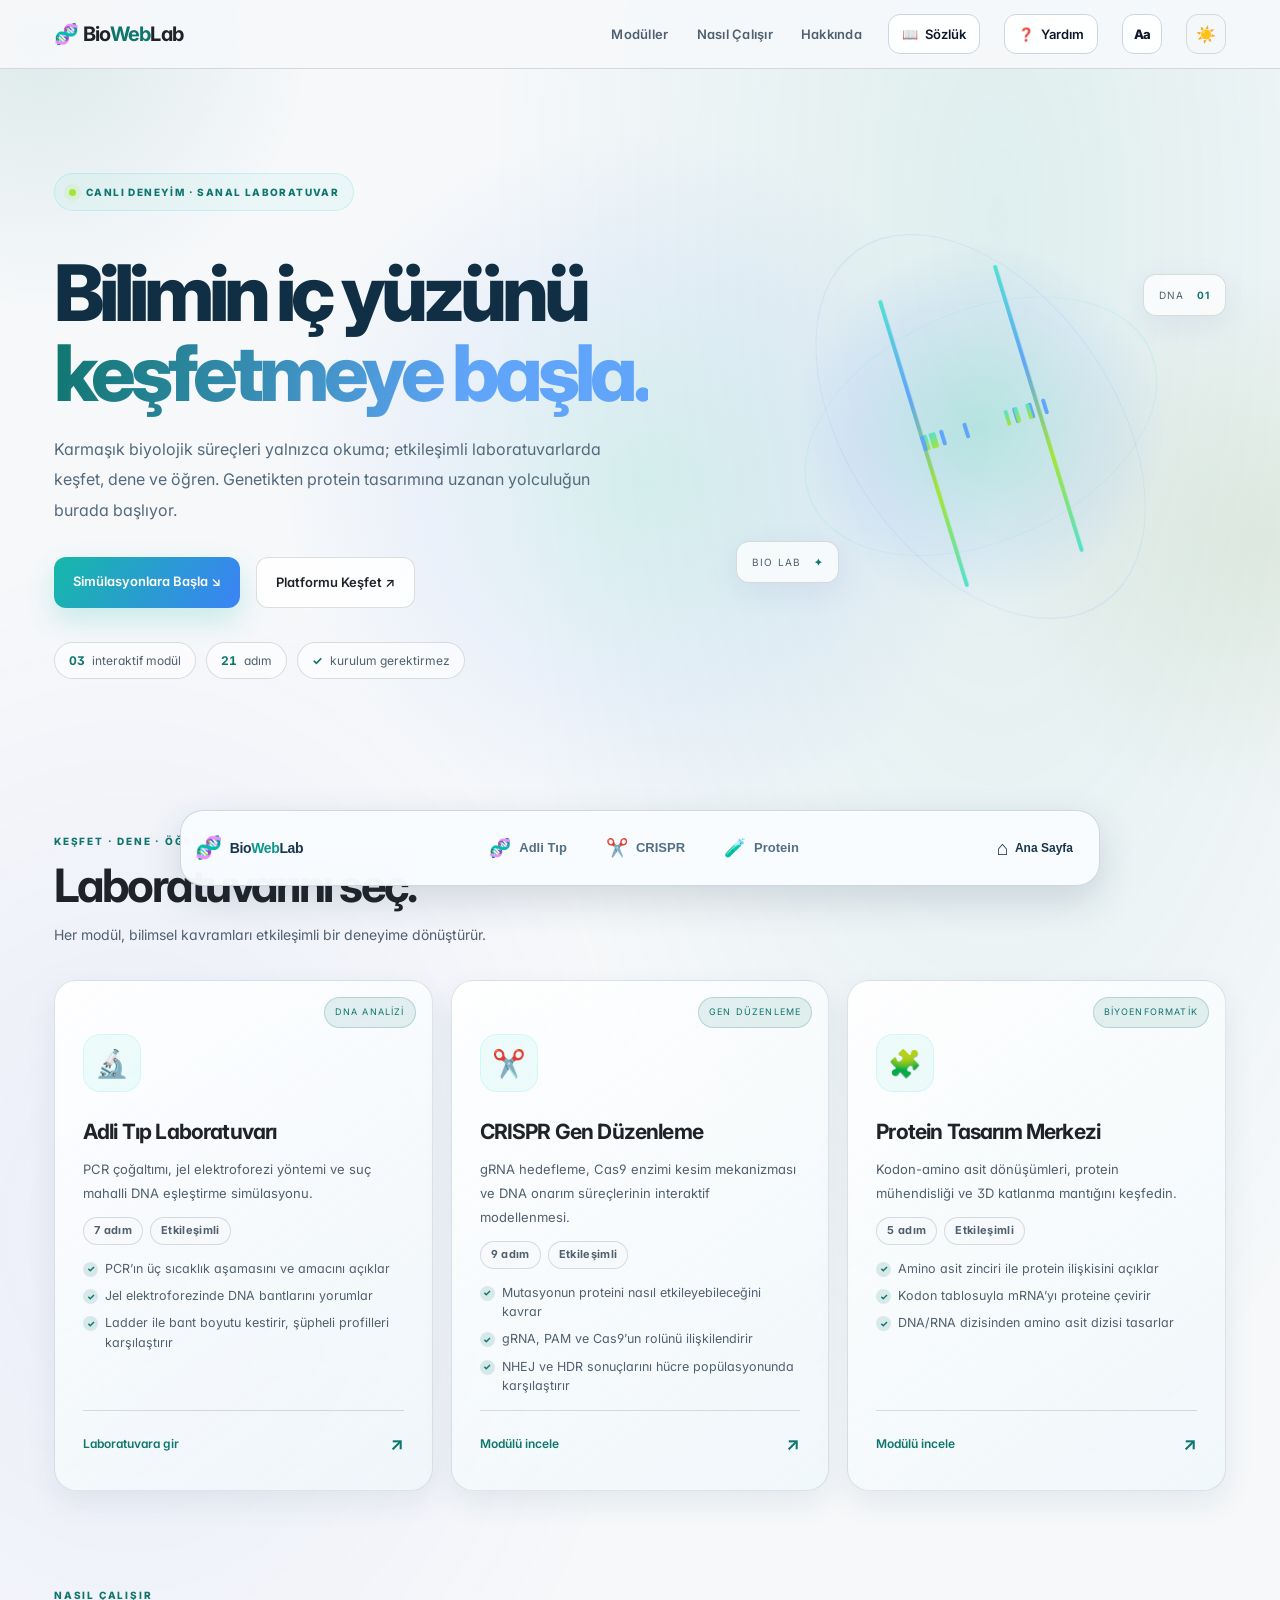
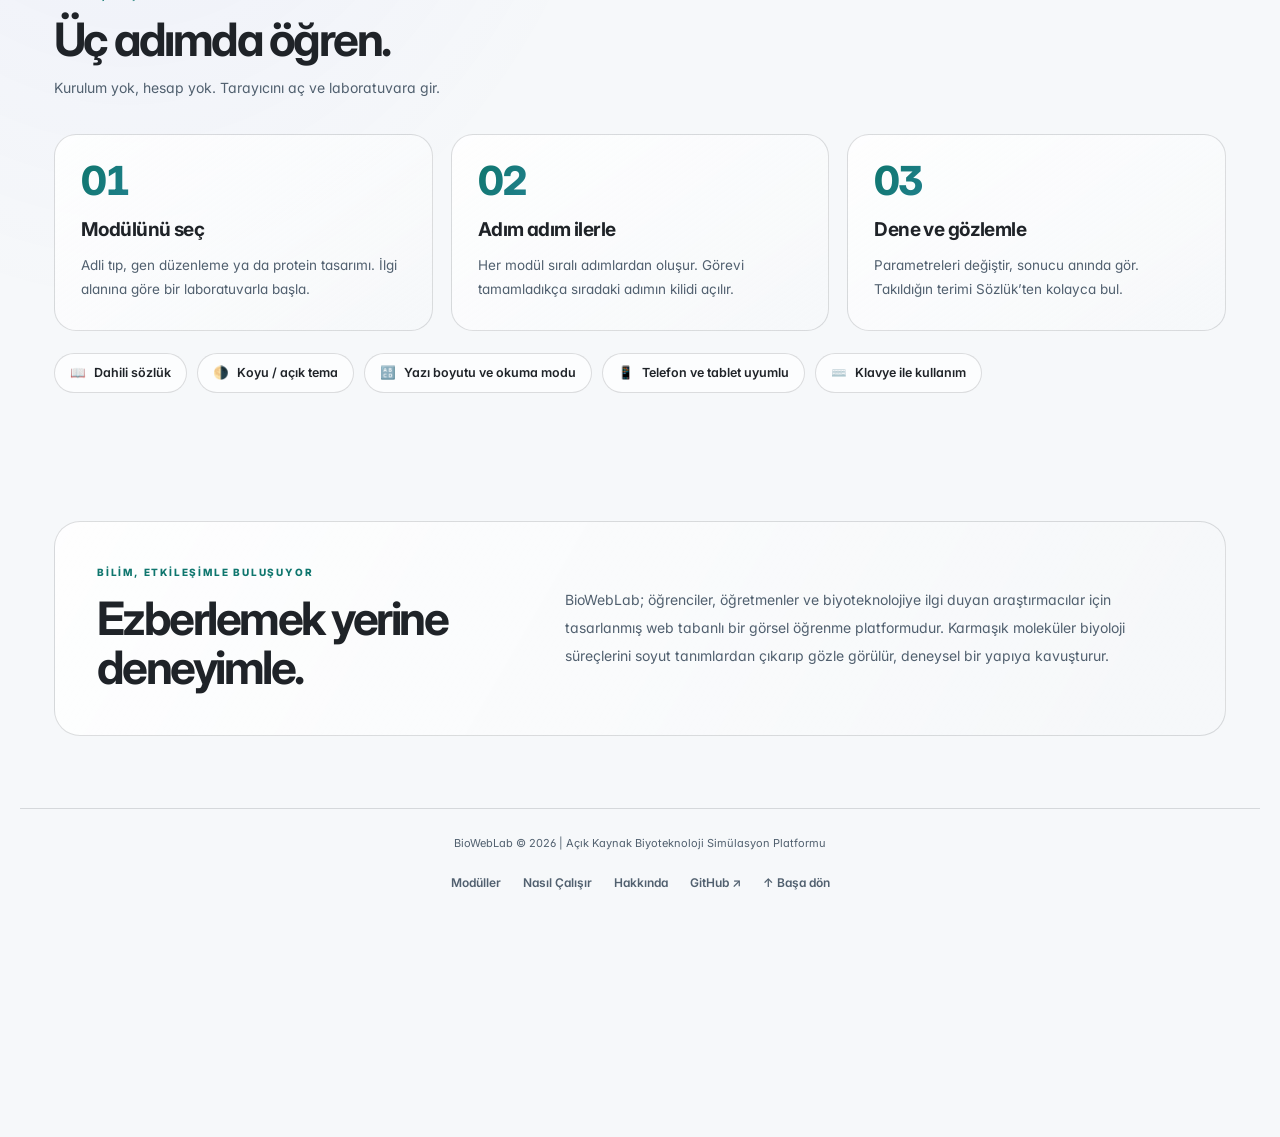
==== commit c78d266f: "Siteyi 24 saat öncesine döndür: 7 Kasım (afcf10e) durumuna geri al 17 Kasım'daki tüm değişiklikler g" ====
--- a/index.html
+++ b/index.html
@@ -15,9 +15,8 @@
   <link rel="preconnect" href="https://fonts.gstatic.com" crossorigin>
   <link href="https://fonts.googleapis.com/css2?family=Inter:wght@300;400;600;700&display=swap" rel="stylesheet">
   <link rel="stylesheet" href="pages/modules-nav.css?v=3">
-  <link rel="stylesheet" href="pages/ui-tools.css?v=6">
-  <link rel="stylesheet" href="mobile-fixes.css?v=5">
-</head>
+  <link rel="stylesheet" href="pages/ui-tools.css?v=3">
+  </head>
 <body id="top">
 
   <!-- Arka Plan Dinamik DNA / Ağ Efekti Süslemesi -->
--- a/pages/ui-tools.css
+++ b/pages/ui-tools.css
@@ -174,22 +174,3 @@
 @media (prefers-reduced-motion: reduce) {
   .bwl-drawer, .bwl-overlay, .bwl-pop, .bwl-skip { transition: none !important; animation: none !important; }
 }
-
-/* ---------- Çekmece: mobilde tüm içerik kaydırılabilsin ----------
-   Flex sütunda kaydırılan çocuğa min-height:0 verilmezse içerik taşar ve kesilir. */
-.bwl-drawer { height: 100vh; height: 100dvh; max-height: 100dvh; }
-.bwl-drawer-head, .bwl-tabs { flex: none; }
-.bwl-drawer-body {
-  flex: 1 1 auto; min-height: 0;
-  overflow-y: auto; overscroll-behavior: contain; -webkit-overflow-scrolling: touch;
-  touch-action: pan-y;
-  padding-bottom: calc(40px + env(safe-area-inset-bottom, 0px));
-}
-@media (max-width: 700px) {
-  .bwl-drawer { width: 100vw; }
-  .bwl-tabs { overflow-x: auto; scrollbar-width: none; }
-  .bwl-tabs::-webkit-scrollbar { display: none; }
-}
-
-/* Mobilde genel "header { padding:0 !important }" kuralı çekmece başlığının dolgusunu siliyordu */
-.bwl-drawer > header.bwl-drawer-head { padding: 18px 20px 10px !important; }
